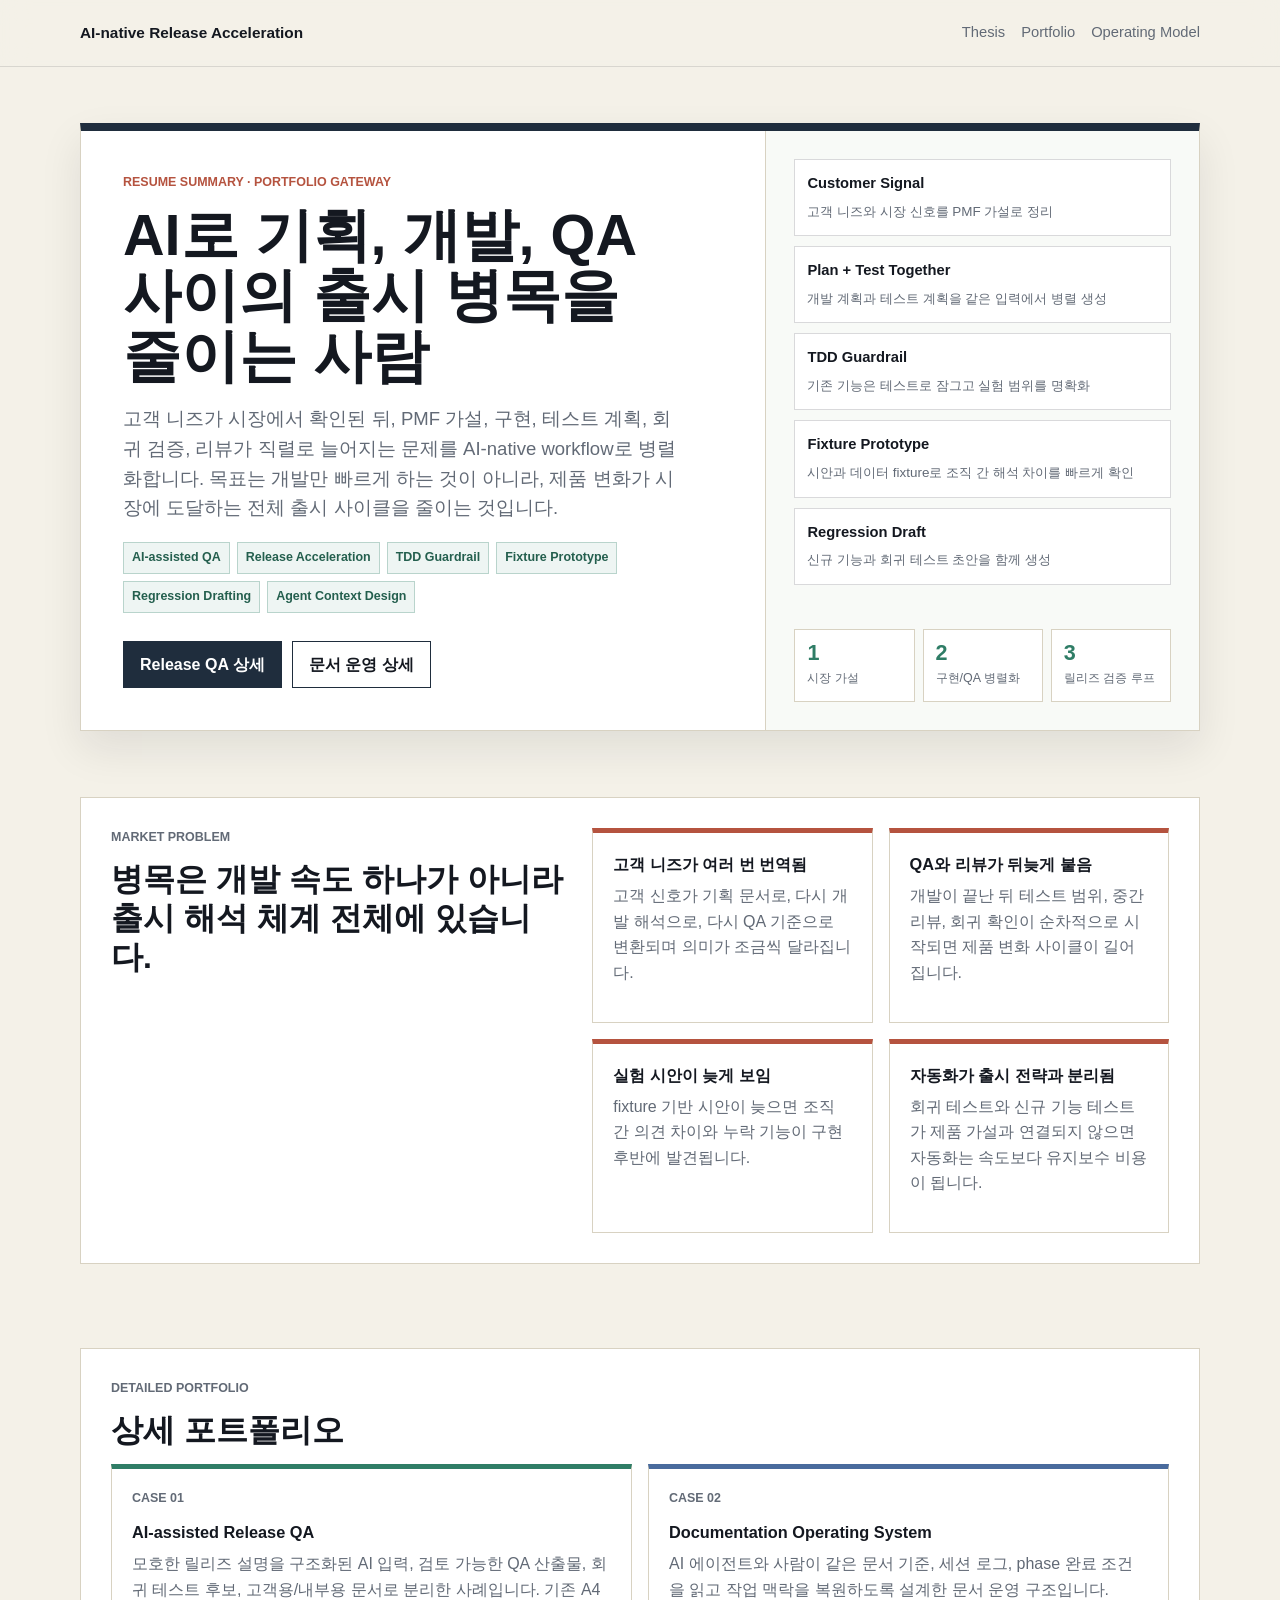
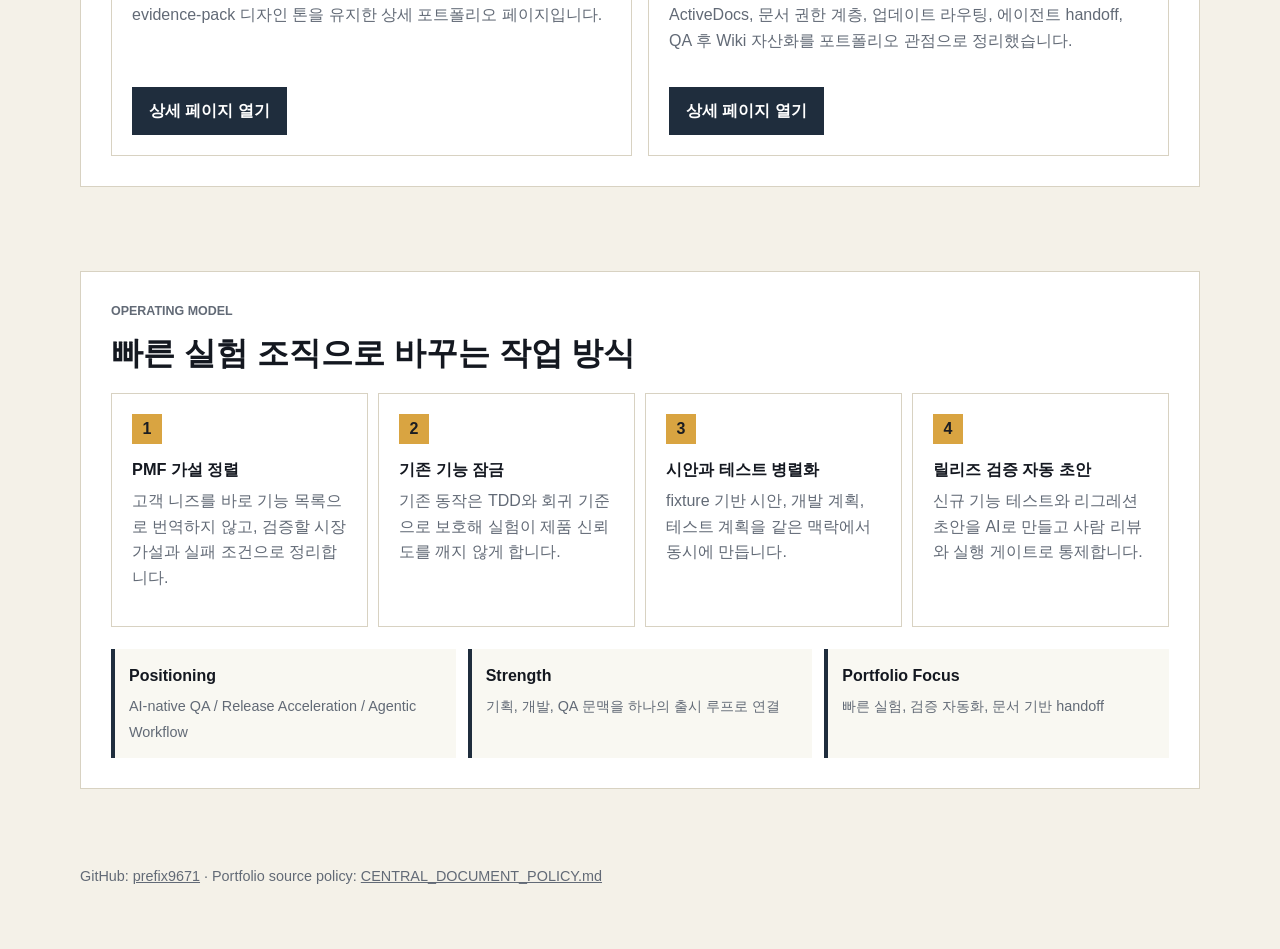
==== index.html @ a7e1e080 "Add phase logs and knowledge asset flow to documentation portfolio" ====
<!doctype html>
<html lang="ko">
  <head>
    <meta charset="utf-8">
    <meta name="viewport" content="width=device-width, initial-scale=1">
    <meta name="description" content="AI를 활용해 기획, 개발, QA 사이의 출시 병목을 줄이는 Release Acceleration 포트폴리오">
    <meta name="author" content="시우 조">
    <meta property="og:title" content="AI-native Release Acceleration Portfolio">
    <meta property="og:description" content="고객 니즈에서 PMF 가설, 구현, 테스트 계획, 회귀 검증까지 병렬화하는 AI-native 출시 프로세스 포트폴리오입니다.">
    <meta property="og:type" content="website">
    <meta property="og:url" content="https://prefix9671.github.io/">
    <title>AI-native Release Acceleration Portfolio</title>
    <style>
      :root {
        color-scheme: light;
        --paper: #f4f1e8;
        --sheet: #ffffff;
        --ink: #141820;
        --muted: #626a76;
        --line: #d8d2c2;
        --navy: #1f2d3d;
        --green: #2f7d66;
        --red: #b5533f;
        --gold: #d9a441;
        --blue: #496b9d;
        --shadow: 0 18px 40px rgba(20, 24, 32, 0.09);
      }

      * {
        box-sizing: border-box;
      }

      html {
        scroll-behavior: smooth;
      }

      body {
        margin: 0;
        background: var(--paper);
        color: var(--ink);
        font-family: Arial, "Noto Sans KR", sans-serif;
        line-height: 1.6;
      }

      a {
        color: inherit;
      }

      .site-header {
        position: sticky;
        top: 0;
        z-index: 20;
        border-bottom: 1px solid rgba(20, 24, 32, 0.12);
        background: rgba(244, 241, 232, 0.92);
        backdrop-filter: blur(14px);
      }

      .nav,
      .wrap {
        width: min(1120px, calc(100% - 36px));
        margin: 0 auto;
      }

      .nav {
        display: flex;
        align-items: center;
        justify-content: space-between;
        min-height: 66px;
        gap: 20px;
      }

      .brand {
        font-size: 0.96rem;
        font-weight: 900;
        text-decoration: none;
      }

      .nav-links {
        display: flex;
        flex-wrap: wrap;
        align-items: center;
        gap: 16px;
        color: var(--muted);
        font-size: 0.92rem;
      }

      .nav-links a {
        text-decoration: none;
      }

      .nav-links a:hover,
      .brand:hover {
        color: var(--green);
      }

      .hero {
        padding: 56px 0 24px;
      }

      .hero-sheet {
        display: grid;
        grid-template-columns: minmax(0, 1.08fr) minmax(280px, 0.72fr);
        gap: 34px;
        align-items: stretch;
        min-height: 520px;
        border: 1px solid var(--line);
        border-top: 8px solid var(--navy);
        background: var(--sheet);
        box-shadow: var(--shadow);
      }

      .hero-copy {
        padding: 42px;
      }

      .eyebrow {
        margin: 0 0 12px;
        color: var(--red);
        font-size: 0.78rem;
        font-weight: 900;
        letter-spacing: 0;
        text-transform: uppercase;
      }

      h1,
      h2,
      h3,
      p {
        margin-top: 0;
      }

      h1 {
        max-width: 780px;
        margin-bottom: 18px;
        font-size: 3.6rem;
        line-height: 1.05;
      }

      h2 {
        margin-bottom: 14px;
        font-size: 2rem;
        line-height: 1.22;
      }

      h3 {
        margin-bottom: 8px;
        font-size: 1.02rem;
        line-height: 1.35;
      }

      .lead {
        max-width: 760px;
        color: var(--muted);
        font-size: 1.16rem;
      }

      .hero-visual {
        display: flex;
        flex-direction: column;
        justify-content: space-between;
        gap: 18px;
        border-left: 1px solid var(--line);
        background: #f8faf7;
        padding: 28px;
      }

      .cycle-map {
        display: grid;
        gap: 10px;
      }

      .cycle-node {
        border: 1px solid rgba(20, 24, 32, 0.16);
        background: #ffffff;
        padding: 12px;
      }

      .cycle-node strong {
        display: block;
        margin-bottom: 2px;
        font-size: 0.92rem;
      }

      .cycle-node span {
        color: var(--muted);
        font-size: 0.84rem;
      }

      .metric-strip {
        display: grid;
        grid-template-columns: repeat(3, 1fr);
        gap: 8px;
      }

      .metric {
        border: 1px solid var(--line);
        background: #fff;
        padding: 12px;
      }

      .metric b {
        display: block;
        color: var(--green);
        font-size: 1.35rem;
        line-height: 1;
      }

      .metric span {
        color: var(--muted);
        font-size: 0.78rem;
      }

      .actions {
        display: flex;
        flex-wrap: wrap;
        gap: 10px;
        margin-top: 28px;
      }

      .button {
        display: inline-flex;
        align-items: center;
        justify-content: center;
        min-height: 44px;
        border: 1px solid var(--navy);
        padding: 10px 16px;
        font-weight: 800;
        text-decoration: none;
      }

      .button.primary {
        background: var(--navy);
        color: #fff;
      }

      .button.secondary {
        background: #fff;
      }

      .section {
        padding: 42px 0;
      }

      .section-panel {
        border: 1px solid var(--line);
        background: var(--sheet);
        padding: 30px;
      }

      .split {
        display: grid;
        grid-template-columns: 0.88fr 1.12fr;
        gap: 28px;
      }

      .problem-grid,
      .portfolio-grid {
        display: grid;
        grid-template-columns: repeat(2, minmax(0, 1fr));
        gap: 16px;
      }

      .problem-card,
      .portfolio-card,
      .step-card {
        border: 1px solid var(--line);
        background: #fff;
        padding: 20px;
      }

      .problem-card {
        border-top: 5px solid var(--red);
      }

      .portfolio-card {
        display: flex;
        min-height: 292px;
        flex-direction: column;
        border-top: 5px solid var(--green);
      }

      .portfolio-card:nth-child(2) {
        border-top-color: var(--blue);
      }

      .portfolio-card p,
      .problem-card p,
      .step-card p,
      .section-panel p {
        color: var(--muted);
      }

      .portfolio-card .button {
        margin-top: auto;
        width: fit-content;
      }

      .tag-row {
        display: flex;
        flex-wrap: wrap;
        gap: 7px;
        margin: 16px 0 20px;
      }

      .tag {
        border: 1px solid rgba(47, 125, 102, 0.28);
        background: rgba(47, 125, 102, 0.08);
        color: #245f4e;
        padding: 5px 8px;
        font-size: 0.78rem;
        font-weight: 800;
      }

      .operating-model {
        display: grid;
        grid-template-columns: repeat(4, minmax(0, 1fr));
        gap: 10px;
        margin-top: 20px;
      }

      .step-card {
        min-height: 154px;
      }

      .step-card b {
        display: inline-flex;
        align-items: center;
        justify-content: center;
        width: 30px;
        height: 30px;
        margin-bottom: 14px;
        background: var(--gold);
        color: #1b1d22;
      }

      .resume-line {
        display: grid;
        grid-template-columns: 1fr 1fr 1fr;
        gap: 12px;
        margin-top: 22px;
      }

      .resume-line div {
        border-left: 4px solid var(--navy);
        background: #f9f8f2;
        padding: 14px;
      }

      .resume-line strong {
        display: block;
        margin-bottom: 4px;
      }

      .resume-line span {
        color: var(--muted);
        font-size: 0.9rem;
      }

      .footer {
        padding: 34px 0 46px;
        color: var(--muted);
        font-size: 0.9rem;
      }

      @media (max-width: 920px) {
        .hero-sheet,
        .split,
        .problem-grid,
        .portfolio-grid,
        .operating-model,
        .resume-line {
          grid-template-columns: 1fr;
        }

        .hero-visual {
          border-left: 0;
          border-top: 1px solid var(--line);
        }

        h1 {
          font-size: 2.7rem;
        }
      }

      @media (max-width: 620px) {
        .nav {
          align-items: flex-start;
          flex-direction: column;
          padding: 14px 0;
        }

        .nav-links {
          width: 100%;
          justify-content: space-between;
          gap: 8px;
        }

        .hero {
          padding-top: 24px;
        }

        .hero-copy,
        .hero-visual,
        .section-panel {
          padding: 22px;
        }

        h1 {
          font-size: 2.25rem;
        }

        h2 {
          font-size: 1.5rem;
        }
      }
    </style>
  </head>
  <body>
    <header class="site-header">
      <nav class="nav" aria-label="주요 메뉴">
        <a class="brand" href="#top">AI-native Release Acceleration</a>
        <div class="nav-links">
          <a href="#thesis">Thesis</a>
          <a href="#portfolio">Portfolio</a>
          <a href="#model">Operating Model</a>
        </div>
      </nav>
    </header>

    <main id="top">
      <section class="hero wrap">
        <div class="hero-sheet">
          <div class="hero-copy">
            <p class="eyebrow">Resume Summary · Portfolio Gateway</p>
            <h1>AI로 기획, 개발, QA 사이의 출시 병목을 줄이는 사람</h1>
            <p class="lead">
              고객 니즈가 시장에서 확인된 뒤, PMF 가설, 구현, 테스트 계획, 회귀 검증, 리뷰가 직렬로
              늘어지는 문제를 AI-native workflow로 병렬화합니다. 목표는 개발만 빠르게 하는 것이 아니라,
              제품 변화가 시장에 도달하는 전체 출시 사이클을 줄이는 것입니다.
            </p>
            <div class="tag-row">
              <span class="tag">AI-assisted QA</span>
              <span class="tag">Release Acceleration</span>
              <span class="tag">TDD Guardrail</span>
              <span class="tag">Fixture Prototype</span>
              <span class="tag">Regression Drafting</span>
              <span class="tag">Agent Context Design</span>
            </div>
            <div class="actions">
              <a class="button primary" href="portfolio/release-qa.html">Release QA 상세</a>
              <a class="button secondary" href="portfolio/documentation-os.html">문서 운영 상세</a>
            </div>
          </div>
          <div class="hero-visual" aria-label="AI-native 출시 루프">
            <div class="cycle-map">
              <div class="cycle-node"><strong>Customer Signal</strong><span>고객 니즈와 시장 신호를 PMF 가설로 정리</span></div>
              <div class="cycle-node"><strong>Plan + Test Together</strong><span>개발 계획과 테스트 계획을 같은 입력에서 병렬 생성</span></div>
              <div class="cycle-node"><strong>TDD Guardrail</strong><span>기존 기능은 테스트로 잠그고 실험 범위를 명확화</span></div>
              <div class="cycle-node"><strong>Fixture Prototype</strong><span>시안과 데이터 fixture로 조직 간 해석 차이를 빠르게 확인</span></div>
              <div class="cycle-node"><strong>Regression Draft</strong><span>신규 기능과 회귀 테스트 초안을 함께 생성</span></div>
            </div>
            <div class="metric-strip">
              <div class="metric"><b>1</b><span>시장 가설</span></div>
              <div class="metric"><b>2</b><span>구현/QA 병렬화</span></div>
              <div class="metric"><b>3</b><span>릴리즈 검증 루프</span></div>
            </div>
          </div>
        </div>
      </section>

      <section id="thesis" class="section wrap">
        <div class="section-panel split">
          <div>
            <p class="eyebrow">Market Problem</p>
            <h2>병목은 개발 속도 하나가 아니라 출시 해석 체계 전체에 있습니다.</h2>
          </div>
          <div class="problem-grid">
            <article class="problem-card">
              <h3>고객 니즈가 여러 번 번역됨</h3>
              <p>고객 신호가 기획 문서로, 다시 개발 해석으로, 다시 QA 기준으로 변환되며 의미가 조금씩 달라집니다.</p>
            </article>
            <article class="problem-card">
              <h3>QA와 리뷰가 뒤늦게 붙음</h3>
              <p>개발이 끝난 뒤 테스트 범위, 중간 리뷰, 회귀 확인이 순차적으로 시작되면 제품 변화 사이클이 길어집니다.</p>
            </article>
            <article class="problem-card">
              <h3>실험 시안이 늦게 보임</h3>
              <p>fixture 기반 시안이 늦으면 조직 간 의견 차이와 누락 기능이 구현 후반에 발견됩니다.</p>
            </article>
            <article class="problem-card">
              <h3>자동화가 출시 전략과 분리됨</h3>
              <p>회귀 테스트와 신규 기능 테스트가 제품 가설과 연결되지 않으면 자동화는 속도보다 유지보수 비용이 됩니다.</p>
            </article>
          </div>
        </div>
      </section>

      <section id="portfolio" class="section wrap">
        <div class="section-panel">
          <p class="eyebrow">Detailed Portfolio</p>
          <h2>상세 포트폴리오</h2>
          <div class="portfolio-grid">
            <article class="portfolio-card">
              <p class="eyebrow">Case 01</p>
              <h3>AI-assisted Release QA</h3>
              <p>
                모호한 릴리즈 설명을 구조화된 AI 입력, 검토 가능한 QA 산출물, 회귀 테스트 후보,
                고객용/내부용 문서로 분리한 사례입니다. 기존 A4 evidence-pack 디자인 톤을 유지한
                상세 포트폴리오 페이지입니다.
              </p>
              <a class="button primary" href="portfolio/release-qa.html">상세 페이지 열기</a>
            </article>
            <article class="portfolio-card">
              <p class="eyebrow">Case 02</p>
              <h3>Documentation Operating System</h3>
              <p>
                AI 에이전트와 사람이 같은 문서 기준, 세션 로그, phase 완료 조건을 읽고 작업 맥락을 복원하도록 설계한 문서 운영 구조입니다.
                ActiveDocs, 문서 권한 계층, 업데이트 라우팅, 에이전트 handoff, QA 후 Wiki 자산화를 포트폴리오 관점으로 정리했습니다.
              </p>
              <a class="button primary" href="portfolio/documentation-os.html">상세 페이지 열기</a>
            </article>
          </div>
        </div>
      </section>

      <section id="model" class="section wrap">
        <div class="section-panel">
          <p class="eyebrow">Operating Model</p>
          <h2>빠른 실험 조직으로 바꾸는 작업 방식</h2>
          <div class="operating-model">
            <article class="step-card">
              <b>1</b>
              <h3>PMF 가설 정렬</h3>
              <p>고객 니즈를 바로 기능 목록으로 번역하지 않고, 검증할 시장 가설과 실패 조건으로 정리합니다.</p>
            </article>
            <article class="step-card">
              <b>2</b>
              <h3>기존 기능 잠금</h3>
              <p>기존 동작은 TDD와 회귀 기준으로 보호해 실험이 제품 신뢰도를 깨지 않게 합니다.</p>
            </article>
            <article class="step-card">
              <b>3</b>
              <h3>시안과 테스트 병렬화</h3>
              <p>fixture 기반 시안, 개발 계획, 테스트 계획을 같은 맥락에서 동시에 만듭니다.</p>
            </article>
            <article class="step-card">
              <b>4</b>
              <h3>릴리즈 검증 자동 초안</h3>
              <p>신규 기능 테스트와 리그레션 초안을 AI로 만들고 사람 리뷰와 실행 게이트로 통제합니다.</p>
            </article>
          </div>
          <div class="resume-line">
            <div><strong>Positioning</strong><span>AI-native QA / Release Acceleration / Agentic Workflow</span></div>
            <div><strong>Strength</strong><span>기획, 개발, QA 문맥을 하나의 출시 루프로 연결</span></div>
            <div><strong>Portfolio Focus</strong><span>빠른 실험, 검증 자동화, 문서 기반 handoff</span></div>
          </div>
        </div>
      </section>
    </main>

    <footer class="footer wrap">
      <p>GitHub: <a href="https://github.com/prefix9671">prefix9671</a> · Portfolio source policy: <a href="CENTRAL_DOCUMENT_POLICY.md">CENTRAL_DOCUMENT_POLICY.md</a></p>
    </footer>
  </body>
</html>
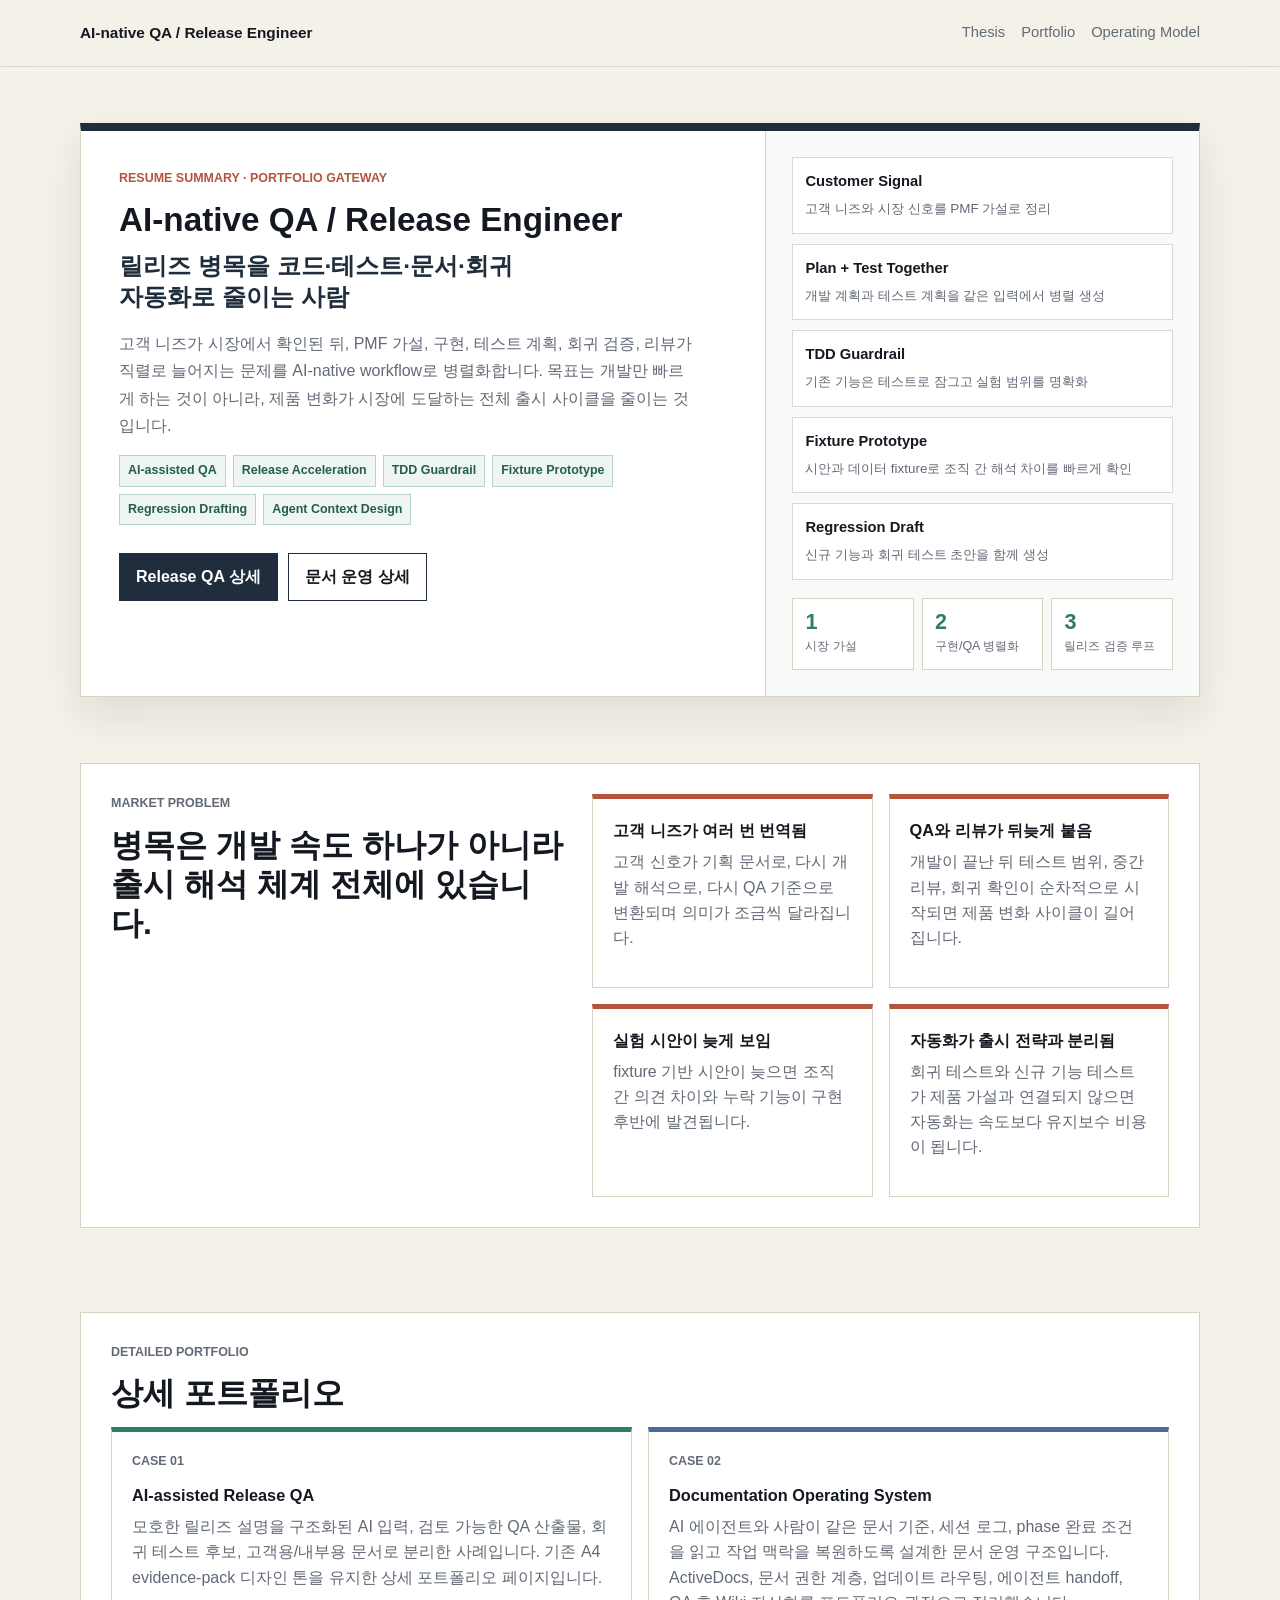
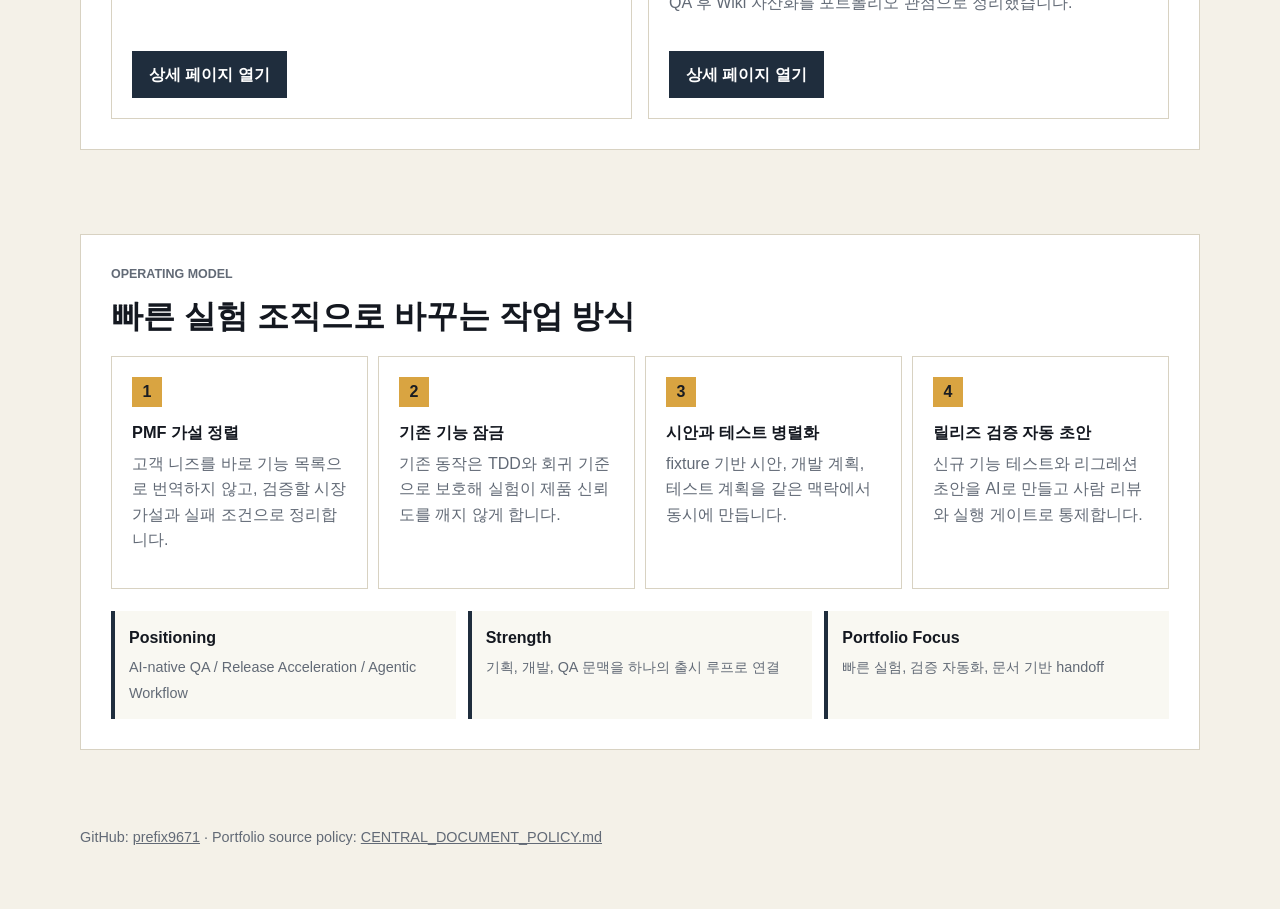
==== commit 9eeb3e0b: "Refine main hero title and typography" ====
--- a/index.html
+++ b/index.html
@@ -3,13 +3,13 @@
   <head>
     <meta charset="utf-8">
     <meta name="viewport" content="width=device-width, initial-scale=1">
-    <meta name="description" content="AI를 활용해 기획, 개발, QA 사이의 출시 병목을 줄이는 Release Acceleration 포트폴리오">
+    <meta name="description" content="AI-native QA / Release Engineer 포트폴리오">
     <meta name="author" content="시우 조">
-    <meta property="og:title" content="AI-native Release Acceleration Portfolio">
-    <meta property="og:description" content="고객 니즈에서 PMF 가설, 구현, 테스트 계획, 회귀 검증까지 병렬화하는 AI-native 출시 프로세스 포트폴리오입니다.">
+    <meta property="og:title" content="AI-native QA / Release Engineer">
+    <meta property="og:description" content="릴리즈 병목을 코드·테스트·문서·회귀 자동화로 줄이는 포트폴리오입니다.">
     <meta property="og:type" content="website">
     <meta property="og:url" content="https://prefix9671.github.io/">
-    <title>AI-native Release Acceleration Portfolio</title>
+    <title>AI-native QA / Release Engineer</title>
     <style>
       :root {
         color-scheme: light;
@@ -38,8 +38,8 @@
         margin: 0;
         background: var(--paper);
         color: var(--ink);
-        font-family: Arial, "Noto Sans KR", sans-serif;
-        line-height: 1.6;
+        font-family: "Pretendard", "Noto Sans KR", "Segoe UI", Arial, sans-serif;
+        line-height: 1.58;
       }
 
       a {
@@ -102,7 +102,7 @@
         grid-template-columns: minmax(0, 1.08fr) minmax(280px, 0.72fr);
         gap: 34px;
         align-items: stretch;
-        min-height: 520px;
+        min-height: 470px;
         border: 1px solid var(--line);
         border-top: 8px solid var(--navy);
         background: var(--sheet);
@@ -110,7 +110,7 @@
       }
 
       .hero-copy {
-        padding: 42px;
+        padding: 38px;
       }
 
       .eyebrow {
@@ -131,9 +131,24 @@
 
       h1 {
         max-width: 780px;
+        margin-bottom: 12px;
+        font-size: 2.08rem;
+        line-height: 1.12;
+        letter-spacing: 0;
+      }
+
+      .hero-statement {
+        max-width: 780px;
         margin-bottom: 18px;
-        font-size: 3.6rem;
-        line-height: 1.05;
+        color: var(--navy);
+        font-size: 1.52rem;
+        font-weight: 900;
+        line-height: 1.28;
+        letter-spacing: 0;
+      }
+
+      .keep {
+        white-space: nowrap;
       }
 
       h2 {
@@ -151,7 +166,8 @@
       .lead {
         max-width: 760px;
         color: var(--muted);
-        font-size: 1.16rem;
+        font-size: 1rem;
+        line-height: 1.7;
       }
 
       .hero-visual {
@@ -161,7 +177,7 @@
         gap: 18px;
         border-left: 1px solid var(--line);
         background: #f8faf7;
-        padding: 28px;
+        padding: 26px;
       }
 
       .cycle-map {
@@ -378,7 +394,11 @@
         }
 
         h1 {
-          font-size: 2.7rem;
+          font-size: 1.82rem;
+        }
+
+        .hero-statement {
+          font-size: 1.32rem;
         }
       }
 
@@ -406,7 +426,11 @@
         }
 
         h1 {
-          font-size: 2.25rem;
+          font-size: 1.55rem;
+        }
+
+        .hero-statement {
+          font-size: 1.16rem;
         }
 
         h2 {
@@ -418,7 +442,7 @@
   <body>
     <header class="site-header">
       <nav class="nav" aria-label="주요 메뉴">
-        <a class="brand" href="#top">AI-native Release Acceleration</a>
+        <a class="brand" href="#top">AI-native QA / Release Engineer</a>
         <div class="nav-links">
           <a href="#thesis">Thesis</a>
           <a href="#portfolio">Portfolio</a>
@@ -432,7 +456,12 @@
         <div class="hero-sheet">
           <div class="hero-copy">
             <p class="eyebrow">Resume Summary · Portfolio Gateway</p>
-            <h1>AI로 기획, 개발, QA 사이의 출시 병목을 줄이는 사람</h1>
+            <h1>AI-native QA / Release Engineer</h1>
+            <p class="hero-statement">
+              <span>릴리즈 병목을</span>
+              <span class="keep">코드·테스트·문서·회귀</span>
+              <span class="keep">자동화로 줄이는 사람</span>
+            </p>
             <p class="lead">
               고객 니즈가 시장에서 확인된 뒤, PMF 가설, 구현, 테스트 계획, 회귀 검증, 리뷰가 직렬로
               늘어지는 문제를 AI-native workflow로 병렬화합니다. 목표는 개발만 빠르게 하는 것이 아니라,
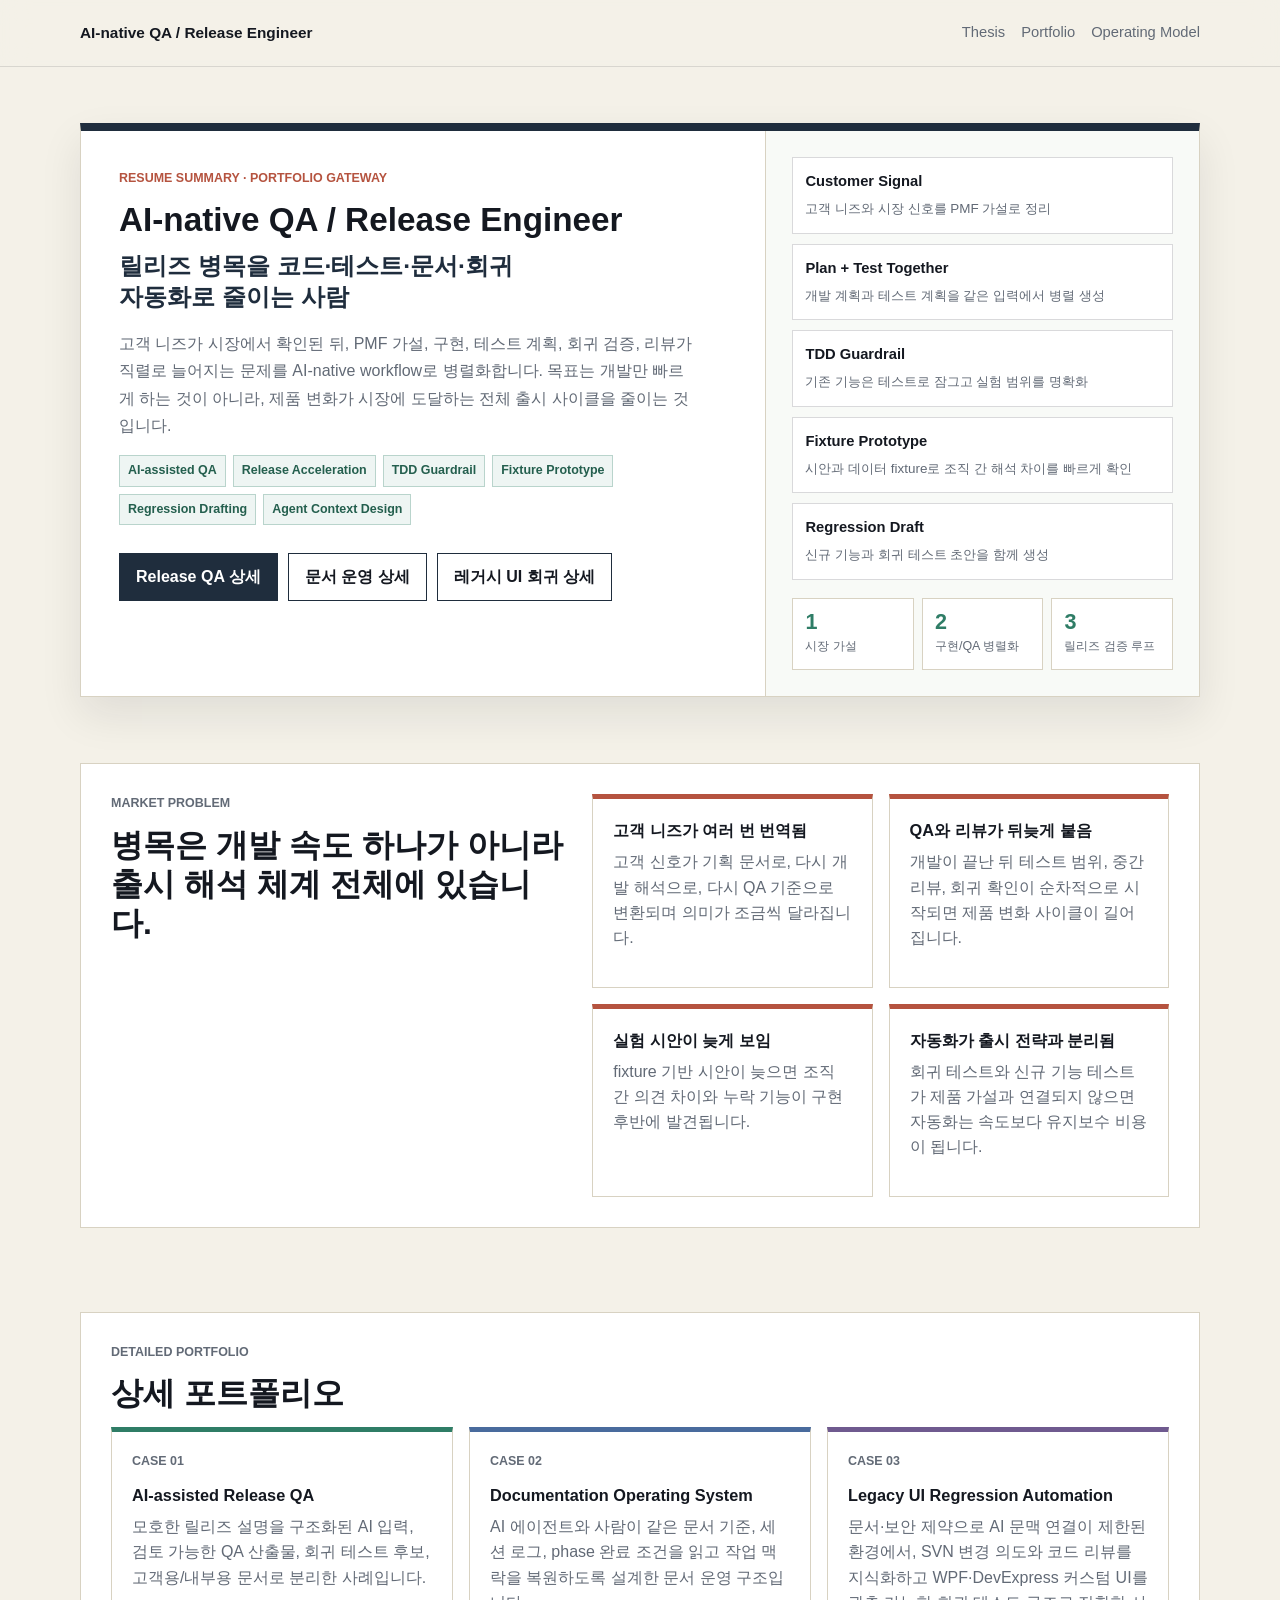
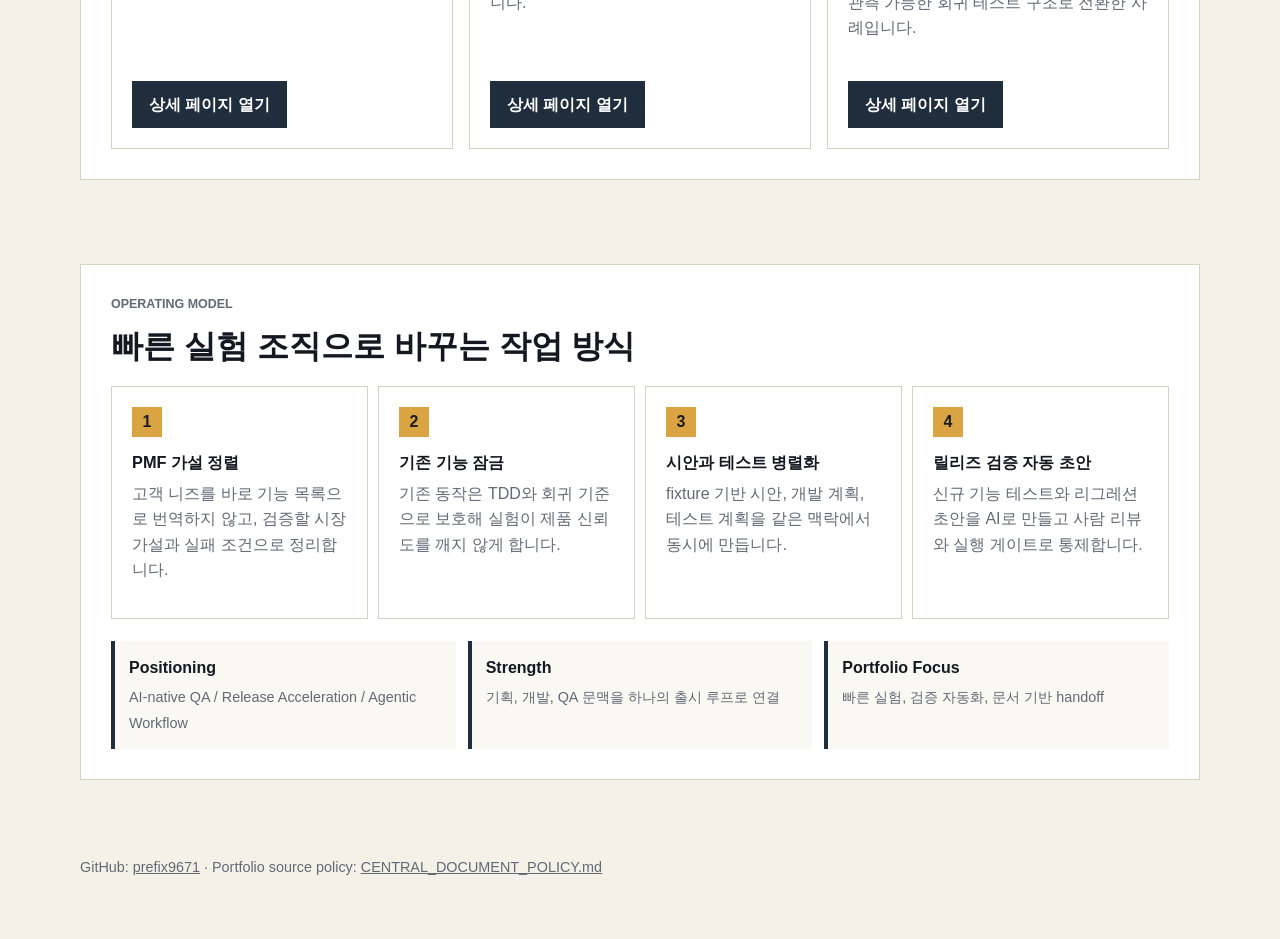
==== commit 99d7f891: "Add legacy UI regression case to portfolio gateway" ====
--- a/index.html
+++ b/index.html
@@ -1,594 +1,112 @@
 <!doctype html>
 <html lang="ko">
-  <head>
-    <meta charset="utf-8">
-    <meta name="viewport" content="width=device-width, initial-scale=1">
-    <meta name="description" content="AI-native QA / Release Engineer 포트폴리오">
-    <meta name="author" content="시우 조">
-    <meta property="og:title" content="AI-native QA / Release Engineer">
-    <meta property="og:description" content="릴리즈 병목을 코드·테스트·문서·회귀 자동화로 줄이는 포트폴리오입니다.">
-    <meta property="og:type" content="website">
-    <meta property="og:url" content="https://prefix9671.github.io/">
-    <title>AI-native QA / Release Engineer</title>
-    <style>
-      :root {
-        color-scheme: light;
-        --paper: #f4f1e8;
-        --sheet: #ffffff;
-        --ink: #141820;
-        --muted: #626a76;
-        --line: #d8d2c2;
-        --navy: #1f2d3d;
-        --green: #2f7d66;
-        --red: #b5533f;
-        --gold: #d9a441;
-        --blue: #496b9d;
-        --shadow: 0 18px 40px rgba(20, 24, 32, 0.09);
-      }
-
-      * {
-        box-sizing: border-box;
-      }
-
-      html {
-        scroll-behavior: smooth;
-      }
-
-      body {
-        margin: 0;
-        background: var(--paper);
-        color: var(--ink);
-        font-family: "Pretendard", "Noto Sans KR", "Segoe UI", Arial, sans-serif;
-        line-height: 1.58;
-      }
-
-      a {
-        color: inherit;
-      }
-
-      .site-header {
-        position: sticky;
-        top: 0;
-        z-index: 20;
-        border-bottom: 1px solid rgba(20, 24, 32, 0.12);
-        background: rgba(244, 241, 232, 0.92);
-        backdrop-filter: blur(14px);
-      }
-
-      .nav,
-      .wrap {
-        width: min(1120px, calc(100% - 36px));
-        margin: 0 auto;
-      }
-
-      .nav {
-        display: flex;
-        align-items: center;
-        justify-content: space-between;
-        min-height: 66px;
-        gap: 20px;
-      }
-
-      .brand {
-        font-size: 0.96rem;
-        font-weight: 900;
-        text-decoration: none;
-      }
-
-      .nav-links {
-        display: flex;
-        flex-wrap: wrap;
-        align-items: center;
-        gap: 16px;
-        color: var(--muted);
-        font-size: 0.92rem;
-      }
-
-      .nav-links a {
-        text-decoration: none;
-      }
-
-      .nav-links a:hover,
-      .brand:hover {
-        color: var(--green);
-      }
-
-      .hero {
-        padding: 56px 0 24px;
-      }
-
-      .hero-sheet {
-        display: grid;
-        grid-template-columns: minmax(0, 1.08fr) minmax(280px, 0.72fr);
-        gap: 34px;
-        align-items: stretch;
-        min-height: 470px;
-        border: 1px solid var(--line);
-        border-top: 8px solid var(--navy);
-        background: var(--sheet);
-        box-shadow: var(--shadow);
-      }
-
-      .hero-copy {
-        padding: 38px;
-      }
-
-      .eyebrow {
-        margin: 0 0 12px;
-        color: var(--red);
-        font-size: 0.78rem;
-        font-weight: 900;
-        letter-spacing: 0;
-        text-transform: uppercase;
-      }
-
-      h1,
-      h2,
-      h3,
-      p {
-        margin-top: 0;
-      }
-
-      h1 {
-        max-width: 780px;
-        margin-bottom: 12px;
-        font-size: 2.08rem;
-        line-height: 1.12;
-        letter-spacing: 0;
-      }
-
-      .hero-statement {
-        max-width: 780px;
-        margin-bottom: 18px;
-        color: var(--navy);
-        font-size: 1.52rem;
-        font-weight: 900;
-        line-height: 1.28;
-        letter-spacing: 0;
-      }
-
-      .keep {
-        white-space: nowrap;
-      }
-
-      h2 {
-        margin-bottom: 14px;
-        font-size: 2rem;
-        line-height: 1.22;
-      }
-
-      h3 {
-        margin-bottom: 8px;
-        font-size: 1.02rem;
-        line-height: 1.35;
-      }
-
-      .lead {
-        max-width: 760px;
-        color: var(--muted);
-        font-size: 1rem;
-        line-height: 1.7;
-      }
-
-      .hero-visual {
-        display: flex;
-        flex-direction: column;
-        justify-content: space-between;
-        gap: 18px;
-        border-left: 1px solid var(--line);
-        background: #f8faf7;
-        padding: 26px;
-      }
-
-      .cycle-map {
-        display: grid;
-        gap: 10px;
-      }
-
-      .cycle-node {
-        border: 1px solid rgba(20, 24, 32, 0.16);
-        background: #ffffff;
-        padding: 12px;
-      }
-
-      .cycle-node strong {
-        display: block;
-        margin-bottom: 2px;
-        font-size: 0.92rem;
-      }
-
-      .cycle-node span {
-        color: var(--muted);
-        font-size: 0.84rem;
-      }
-
-      .metric-strip {
-        display: grid;
-        grid-template-columns: repeat(3, 1fr);
-        gap: 8px;
-      }
-
-      .metric {
-        border: 1px solid var(--line);
-        background: #fff;
-        padding: 12px;
-      }
-
-      .metric b {
-        display: block;
-        color: var(--green);
-        font-size: 1.35rem;
-        line-height: 1;
-      }
-
-      .metric span {
-        color: var(--muted);
-        font-size: 0.78rem;
-      }
-
-      .actions {
-        display: flex;
-        flex-wrap: wrap;
-        gap: 10px;
-        margin-top: 28px;
-      }
-
-      .button {
-        display: inline-flex;
-        align-items: center;
-        justify-content: center;
-        min-height: 44px;
-        border: 1px solid var(--navy);
-        padding: 10px 16px;
-        font-weight: 800;
-        text-decoration: none;
-      }
-
-      .button.primary {
-        background: var(--navy);
-        color: #fff;
-      }
-
-      .button.secondary {
-        background: #fff;
-      }
-
-      .section {
-        padding: 42px 0;
-      }
-
-      .section-panel {
-        border: 1px solid var(--line);
-        background: var(--sheet);
-        padding: 30px;
-      }
-
-      .split {
-        display: grid;
-        grid-template-columns: 0.88fr 1.12fr;
-        gap: 28px;
-      }
-
-      .problem-grid,
-      .portfolio-grid {
-        display: grid;
-        grid-template-columns: repeat(2, minmax(0, 1fr));
-        gap: 16px;
-      }
-
-      .problem-card,
-      .portfolio-card,
-      .step-card {
-        border: 1px solid var(--line);
-        background: #fff;
-        padding: 20px;
-      }
-
-      .problem-card {
-        border-top: 5px solid var(--red);
-      }
-
-      .portfolio-card {
-        display: flex;
-        min-height: 292px;
-        flex-direction: column;
-        border-top: 5px solid var(--green);
-      }
-
-      .portfolio-card:nth-child(2) {
-        border-top-color: var(--blue);
-      }
-
-      .portfolio-card p,
-      .problem-card p,
-      .step-card p,
-      .section-panel p {
-        color: var(--muted);
-      }
-
-      .portfolio-card .button {
-        margin-top: auto;
-        width: fit-content;
-      }
-
-      .tag-row {
-        display: flex;
-        flex-wrap: wrap;
-        gap: 7px;
-        margin: 16px 0 20px;
-      }
-
-      .tag {
-        border: 1px solid rgba(47, 125, 102, 0.28);
-        background: rgba(47, 125, 102, 0.08);
-        color: #245f4e;
-        padding: 5px 8px;
-        font-size: 0.78rem;
-        font-weight: 800;
-      }
-
-      .operating-model {
-        display: grid;
-        grid-template-columns: repeat(4, minmax(0, 1fr));
-        gap: 10px;
-        margin-top: 20px;
-      }
-
-      .step-card {
-        min-height: 154px;
-      }
-
-      .step-card b {
-        display: inline-flex;
-        align-items: center;
-        justify-content: center;
-        width: 30px;
-        height: 30px;
-        margin-bottom: 14px;
-        background: var(--gold);
-        color: #1b1d22;
-      }
-
-      .resume-line {
-        display: grid;
-        grid-template-columns: 1fr 1fr 1fr;
-        gap: 12px;
-        margin-top: 22px;
-      }
-
-      .resume-line div {
-        border-left: 4px solid var(--navy);
-        background: #f9f8f2;
-        padding: 14px;
-      }
-
-      .resume-line strong {
-        display: block;
-        margin-bottom: 4px;
-      }
-
-      .resume-line span {
-        color: var(--muted);
-        font-size: 0.9rem;
-      }
-
-      .footer {
-        padding: 34px 0 46px;
-        color: var(--muted);
-        font-size: 0.9rem;
-      }
-
-      @media (max-width: 920px) {
-        .hero-sheet,
-        .split,
-        .problem-grid,
-        .portfolio-grid,
-        .operating-model,
-        .resume-line {
-          grid-template-columns: 1fr;
-        }
-
-        .hero-visual {
-          border-left: 0;
-          border-top: 1px solid var(--line);
-        }
-
-        h1 {
-          font-size: 1.82rem;
-        }
-
-        .hero-statement {
-          font-size: 1.32rem;
-        }
-      }
-
-      @media (max-width: 620px) {
-        .nav {
-          align-items: flex-start;
-          flex-direction: column;
-          padding: 14px 0;
-        }
-
-        .nav-links {
-          width: 100%;
-          justify-content: space-between;
-          gap: 8px;
-        }
-
-        .hero {
-          padding-top: 24px;
-        }
-
-        .hero-copy,
-        .hero-visual,
-        .section-panel {
-          padding: 22px;
-        }
-
-        h1 {
-          font-size: 1.55rem;
-        }
-
-        .hero-statement {
-          font-size: 1.16rem;
-        }
-
-        h2 {
-          font-size: 1.5rem;
-        }
-      }
-    </style>
-  </head>
-  <body>
-    <header class="site-header">
-      <nav class="nav" aria-label="주요 메뉴">
-        <a class="brand" href="#top">AI-native QA / Release Engineer</a>
-        <div class="nav-links">
-          <a href="#thesis">Thesis</a>
-          <a href="#portfolio">Portfolio</a>
-          <a href="#model">Operating Model</a>
-        </div>
-      </nav>
-    </header>
-
-    <main id="top">
-      <section class="hero wrap">
-        <div class="hero-sheet">
-          <div class="hero-copy">
-            <p class="eyebrow">Resume Summary · Portfolio Gateway</p>
-            <h1>AI-native QA / Release Engineer</h1>
-            <p class="hero-statement">
-              <span>릴리즈 병목을</span>
-              <span class="keep">코드·테스트·문서·회귀</span>
-              <span class="keep">자동화로 줄이는 사람</span>
-            </p>
-            <p class="lead">
-              고객 니즈가 시장에서 확인된 뒤, PMF 가설, 구현, 테스트 계획, 회귀 검증, 리뷰가 직렬로
-              늘어지는 문제를 AI-native workflow로 병렬화합니다. 목표는 개발만 빠르게 하는 것이 아니라,
-              제품 변화가 시장에 도달하는 전체 출시 사이클을 줄이는 것입니다.
-            </p>
-            <div class="tag-row">
-              <span class="tag">AI-assisted QA</span>
-              <span class="tag">Release Acceleration</span>
-              <span class="tag">TDD Guardrail</span>
-              <span class="tag">Fixture Prototype</span>
-              <span class="tag">Regression Drafting</span>
-              <span class="tag">Agent Context Design</span>
-            </div>
-            <div class="actions">
-              <a class="button primary" href="portfolio/release-qa.html">Release QA 상세</a>
-              <a class="button secondary" href="portfolio/documentation-os.html">문서 운영 상세</a>
-            </div>
-          </div>
-          <div class="hero-visual" aria-label="AI-native 출시 루프">
-            <div class="cycle-map">
-              <div class="cycle-node"><strong>Customer Signal</strong><span>고객 니즈와 시장 신호를 PMF 가설로 정리</span></div>
-              <div class="cycle-node"><strong>Plan + Test Together</strong><span>개발 계획과 테스트 계획을 같은 입력에서 병렬 생성</span></div>
-              <div class="cycle-node"><strong>TDD Guardrail</strong><span>기존 기능은 테스트로 잠그고 실험 범위를 명확화</span></div>
-              <div class="cycle-node"><strong>Fixture Prototype</strong><span>시안과 데이터 fixture로 조직 간 해석 차이를 빠르게 확인</span></div>
-              <div class="cycle-node"><strong>Regression Draft</strong><span>신규 기능과 회귀 테스트 초안을 함께 생성</span></div>
-            </div>
-            <div class="metric-strip">
-              <div class="metric"><b>1</b><span>시장 가설</span></div>
-              <div class="metric"><b>2</b><span>구현/QA 병렬화</span></div>
-              <div class="metric"><b>3</b><span>릴리즈 검증 루프</span></div>
-            </div>
-          </div>
-        </div>
-      </section>
-
-      <section id="thesis" class="section wrap">
-        <div class="section-panel split">
-          <div>
-            <p class="eyebrow">Market Problem</p>
-            <h2>병목은 개발 속도 하나가 아니라 출시 해석 체계 전체에 있습니다.</h2>
-          </div>
-          <div class="problem-grid">
-            <article class="problem-card">
-              <h3>고객 니즈가 여러 번 번역됨</h3>
-              <p>고객 신호가 기획 문서로, 다시 개발 해석으로, 다시 QA 기준으로 변환되며 의미가 조금씩 달라집니다.</p>
-            </article>
-            <article class="problem-card">
-              <h3>QA와 리뷰가 뒤늦게 붙음</h3>
-              <p>개발이 끝난 뒤 테스트 범위, 중간 리뷰, 회귀 확인이 순차적으로 시작되면 제품 변화 사이클이 길어집니다.</p>
-            </article>
-            <article class="problem-card">
-              <h3>실험 시안이 늦게 보임</h3>
-              <p>fixture 기반 시안이 늦으면 조직 간 의견 차이와 누락 기능이 구현 후반에 발견됩니다.</p>
-            </article>
-            <article class="problem-card">
-              <h3>자동화가 출시 전략과 분리됨</h3>
-              <p>회귀 테스트와 신규 기능 테스트가 제품 가설과 연결되지 않으면 자동화는 속도보다 유지보수 비용이 됩니다.</p>
-            </article>
-          </div>
-        </div>
-      </section>
-
-      <section id="portfolio" class="section wrap">
-        <div class="section-panel">
-          <p class="eyebrow">Detailed Portfolio</p>
-          <h2>상세 포트폴리오</h2>
-          <div class="portfolio-grid">
-            <article class="portfolio-card">
-              <p class="eyebrow">Case 01</p>
-              <h3>AI-assisted Release QA</h3>
-              <p>
-                모호한 릴리즈 설명을 구조화된 AI 입력, 검토 가능한 QA 산출물, 회귀 테스트 후보,
-                고객용/내부용 문서로 분리한 사례입니다. 기존 A4 evidence-pack 디자인 톤을 유지한
-                상세 포트폴리오 페이지입니다.
-              </p>
-              <a class="button primary" href="portfolio/release-qa.html">상세 페이지 열기</a>
-            </article>
-            <article class="portfolio-card">
-              <p class="eyebrow">Case 02</p>
-              <h3>Documentation Operating System</h3>
-              <p>
-                AI 에이전트와 사람이 같은 문서 기준, 세션 로그, phase 완료 조건을 읽고 작업 맥락을 복원하도록 설계한 문서 운영 구조입니다.
-                ActiveDocs, 문서 권한 계층, 업데이트 라우팅, 에이전트 handoff, QA 후 Wiki 자산화를 포트폴리오 관점으로 정리했습니다.
-              </p>
-              <a class="button primary" href="portfolio/documentation-os.html">상세 페이지 열기</a>
-            </article>
-          </div>
-        </div>
-      </section>
-
-      <section id="model" class="section wrap">
-        <div class="section-panel">
-          <p class="eyebrow">Operating Model</p>
-          <h2>빠른 실험 조직으로 바꾸는 작업 방식</h2>
-          <div class="operating-model">
-            <article class="step-card">
-              <b>1</b>
-              <h3>PMF 가설 정렬</h3>
-              <p>고객 니즈를 바로 기능 목록으로 번역하지 않고, 검증할 시장 가설과 실패 조건으로 정리합니다.</p>
-            </article>
-            <article class="step-card">
-              <b>2</b>
-              <h3>기존 기능 잠금</h3>
-              <p>기존 동작은 TDD와 회귀 기준으로 보호해 실험이 제품 신뢰도를 깨지 않게 합니다.</p>
-            </article>
-            <article class="step-card">
-              <b>3</b>
-              <h3>시안과 테스트 병렬화</h3>
-              <p>fixture 기반 시안, 개발 계획, 테스트 계획을 같은 맥락에서 동시에 만듭니다.</p>
-            </article>
-            <article class="step-card">
-              <b>4</b>
-              <h3>릴리즈 검증 자동 초안</h3>
-              <p>신규 기능 테스트와 리그레션 초안을 AI로 만들고 사람 리뷰와 실행 게이트로 통제합니다.</p>
-            </article>
-          </div>
-          <div class="resume-line">
-            <div><strong>Positioning</strong><span>AI-native QA / Release Acceleration / Agentic Workflow</span></div>
-            <div><strong>Strength</strong><span>기획, 개발, QA 문맥을 하나의 출시 루프로 연결</span></div>
-            <div><strong>Portfolio Focus</strong><span>빠른 실험, 검증 자동화, 문서 기반 handoff</span></div>
-          </div>
-        </div>
-      </section>
-    </main>
-
-    <footer class="footer wrap">
-      <p>GitHub: <a href="https://github.com/prefix9671">prefix9671</a> · Portfolio source policy: <a href="CENTRAL_DOCUMENT_POLICY.md">CENTRAL_DOCUMENT_POLICY.md</a></p>
-    </footer>
-  </body>
-</html>
+<head>
+  <meta charset="utf-8">
+  <meta name="viewport" content="width=device-width, initial-scale=1">
+  <meta name="description" content="AI-native QA / Release Engineer 포트폴리오">
+  <meta name="author" content="시우 조">
+  <meta property="og:title" content="AI-native QA / Release Engineer">
+  <meta property="og:description" content="릴리즈 병목을 코드·테스트·문서·회귀 자동화로 줄이는 포트폴리오입니다.">
+  <meta property="og:type" content="website">
+  <meta property="og:url" content="https://prefix9671.github.io/">
+  <title>AI-native QA / Release Engineer</title>
+  <style>
+    :root { color-scheme: light; --paper:#f4f1e8; --sheet:#fff; --ink:#141820; --muted:#626a76; --line:#d8d2c2; --navy:#1f2d3d; --green:#2f7d66; --red:#b5533f; --gold:#d9a441; --blue:#496b9d; --purple:#6f5a8f; --shadow:0 18px 40px rgba(20,24,32,.09); }
+    * { box-sizing:border-box; }
+    html { scroll-behavior:smooth; }
+    body { margin:0; background:var(--paper); color:var(--ink); font-family:"Pretendard","Noto Sans KR","Segoe UI",Arial,sans-serif; line-height:1.58; }
+    a { color:inherit; }
+    .site-header { position:sticky; top:0; z-index:20; border-bottom:1px solid rgba(20,24,32,.12); background:rgba(244,241,232,.92); backdrop-filter:blur(14px); }
+    .nav,.wrap { width:min(1120px,calc(100% - 36px)); margin:0 auto; }
+    .nav { display:flex; align-items:center; justify-content:space-between; min-height:66px; gap:20px; }
+    .brand { font-size:.96rem; font-weight:900; text-decoration:none; }
+    .nav-links { display:flex; flex-wrap:wrap; align-items:center; gap:16px; color:var(--muted); font-size:.92rem; }
+    .nav-links a { text-decoration:none; }
+    .nav-links a:hover,.brand:hover { color:var(--green); }
+    .hero { padding:56px 0 24px; }
+    .hero-sheet { display:grid; grid-template-columns:minmax(0,1.08fr) minmax(280px,.72fr); gap:34px; align-items:stretch; min-height:470px; border:1px solid var(--line); border-top:8px solid var(--navy); background:var(--sheet); box-shadow:var(--shadow); }
+    .hero-copy { padding:38px; }
+    .eyebrow { margin:0 0 12px; color:var(--red); font-size:.78rem; font-weight:900; text-transform:uppercase; }
+    h1,h2,h3,p { margin-top:0; }
+    h1 { max-width:780px; margin-bottom:12px; font-size:2.08rem; line-height:1.12; }
+    h2 { margin-bottom:14px; font-size:2rem; line-height:1.22; }
+    h3 { margin-bottom:8px; font-size:1.02rem; line-height:1.35; }
+    .hero-statement { max-width:780px; margin-bottom:18px; color:var(--navy); font-size:1.52rem; font-weight:900; line-height:1.28; }
+    .keep { white-space:nowrap; }
+    .lead { max-width:760px; color:var(--muted); font-size:1rem; line-height:1.7; }
+    .hero-visual { display:flex; flex-direction:column; justify-content:space-between; gap:18px; border-left:1px solid var(--line); background:#f8faf7; padding:26px; }
+    .cycle-map { display:grid; gap:10px; }
+    .cycle-node { border:1px solid rgba(20,24,32,.16); background:#fff; padding:12px; }
+    .cycle-node strong { display:block; margin-bottom:2px; font-size:.92rem; }
+    .cycle-node span { color:var(--muted); font-size:.84rem; }
+    .metric-strip { display:grid; grid-template-columns:repeat(3,1fr); gap:8px; }
+    .metric { border:1px solid var(--line); background:#fff; padding:12px; }
+    .metric b { display:block; color:var(--green); font-size:1.35rem; line-height:1; }
+    .metric span { color:var(--muted); font-size:.78rem; }
+    .actions { display:flex; flex-wrap:wrap; gap:10px; margin-top:28px; }
+    .button { display:inline-flex; align-items:center; justify-content:center; min-height:44px; border:1px solid var(--navy); padding:10px 16px; font-weight:800; text-decoration:none; }
+    .button.primary { background:var(--navy); color:#fff; }
+    .button.secondary { background:#fff; }
+    .section { padding:42px 0; }
+    .section-panel { border:1px solid var(--line); background:var(--sheet); padding:30px; }
+    .split { display:grid; grid-template-columns:.88fr 1.12fr; gap:28px; }
+    .problem-grid { display:grid; grid-template-columns:repeat(2,minmax(0,1fr)); gap:16px; }
+    .portfolio-grid { display:grid; grid-template-columns:repeat(3,minmax(0,1fr)); gap:16px; }
+    .problem-card,.portfolio-card,.step-card { border:1px solid var(--line); background:#fff; padding:20px; }
+    .problem-card { border-top:5px solid var(--red); }
+    .portfolio-card { display:flex; min-height:322px; flex-direction:column; border-top:5px solid var(--green); }
+    .portfolio-card:nth-child(2) { border-top-color:var(--blue); }
+    .portfolio-card:nth-child(3) { border-top-color:var(--purple); }
+    .portfolio-card p,.problem-card p,.step-card p,.section-panel p { color:var(--muted); }
+    .portfolio-card .button { margin-top:auto; width:fit-content; }
+    .tag-row { display:flex; flex-wrap:wrap; gap:7px; margin:16px 0 20px; }
+    .tag { border:1px solid rgba(47,125,102,.28); background:rgba(47,125,102,.08); color:#245f4e; padding:5px 8px; font-size:.78rem; font-weight:800; }
+    .operating-model { display:grid; grid-template-columns:repeat(4,minmax(0,1fr)); gap:10px; margin-top:20px; }
+    .step-card { min-height:154px; }
+    .step-card b { display:inline-flex; align-items:center; justify-content:center; width:30px; height:30px; margin-bottom:14px; background:var(--gold); color:#1b1d22; }
+    .resume-line { display:grid; grid-template-columns:1fr 1fr 1fr; gap:12px; margin-top:22px; }
+    .resume-line div { border-left:4px solid var(--navy); background:#f9f8f2; padding:14px; }
+    .resume-line strong { display:block; margin-bottom:4px; }
+    .resume-line span { color:var(--muted); font-size:.9rem; }
+    .footer { padding:34px 0 46px; color:var(--muted); font-size:.9rem; }
+    @media (max-width:980px) { .portfolio-grid { grid-template-columns:1fr; } }
+    @media (max-width:920px) { .hero-sheet,.split,.problem-grid,.operating-model,.resume-line { grid-template-columns:1fr; } .hero-visual { border-left:0; border-top:1px solid var(--line); } h1{font-size:1.82rem;} .hero-statement{font-size:1.32rem;} }
+    @media (max-width:620px) { .nav{align-items:flex-start;flex-direction:column;padding:14px 0;} .nav-links{width:100%;justify-content:space-between;gap:8px;} .hero{padding-top:24px;} .hero-copy,.hero-visual,.section-panel{padding:22px;} h1{font-size:1.55rem;} .hero-statement{font-size:1.16rem;} h2{font-size:1.5rem;} }
+  </style>
+</head>
+<body>
+<header class="site-header"><nav class="nav" aria-label="주요 메뉴"><a class="brand" href="#top">AI-native QA / Release Engineer</a><div class="nav-links"><a href="#thesis">Thesis</a><a href="#portfolio">Portfolio</a><a href="#model">Operating Model</a></div></nav></header>
+<main id="top">
+  <section class="hero wrap"><div class="hero-sheet"><div class="hero-copy">
+    <p class="eyebrow">Resume Summary · Portfolio Gateway</p><h1>AI-native QA / Release Engineer</h1>
+    <p class="hero-statement"><span>릴리즈 병목을</span> <span class="keep">코드·테스트·문서·회귀</span> <span class="keep">자동화로 줄이는 사람</span></p>
+    <p class="lead">고객 니즈가 시장에서 확인된 뒤, PMF 가설, 구현, 테스트 계획, 회귀 검증, 리뷰가 직렬로 늘어지는 문제를 AI-native workflow로 병렬화합니다. 목표는 개발만 빠르게 하는 것이 아니라, 제품 변화가 시장에 도달하는 전체 출시 사이클을 줄이는 것입니다.</p>
+    <div class="tag-row"><span class="tag">AI-assisted QA</span><span class="tag">Release Acceleration</span><span class="tag">TDD Guardrail</span><span class="tag">Fixture Prototype</span><span class="tag">Regression Drafting</span><span class="tag">Agent Context Design</span></div>
+    <div class="actions"><a class="button primary" href="portfolio/release-qa.html">Release QA 상세</a><a class="button secondary" href="portfolio/documentation-os.html">문서 운영 상세</a><a class="button secondary" href="portfolio/legacy-ui-regression.html">레거시 UI 회귀 상세</a></div>
+  </div><div class="hero-visual" aria-label="AI-native 출시 루프"><div class="cycle-map">
+    <div class="cycle-node"><strong>Customer Signal</strong><span>고객 니즈와 시장 신호를 PMF 가설로 정리</span></div>
+    <div class="cycle-node"><strong>Plan + Test Together</strong><span>개발 계획과 테스트 계획을 같은 입력에서 병렬 생성</span></div>
+    <div class="cycle-node"><strong>TDD Guardrail</strong><span>기존 기능은 테스트로 잠그고 실험 범위를 명확화</span></div>
+    <div class="cycle-node"><strong>Fixture Prototype</strong><span>시안과 데이터 fixture로 조직 간 해석 차이를 빠르게 확인</span></div>
+    <div class="cycle-node"><strong>Regression Draft</strong><span>신규 기능과 회귀 테스트 초안을 함께 생성</span></div>
+  </div><div class="metric-strip"><div class="metric"><b>1</b><span>시장 가설</span></div><div class="metric"><b>2</b><span>구현/QA 병렬화</span></div><div class="metric"><b>3</b><span>릴리즈 검증 루프</span></div></div></div></div></section>
+  <section id="thesis" class="section wrap"><div class="section-panel split"><div><p class="eyebrow">Market Problem</p><h2>병목은 개발 속도 하나가 아니라 출시 해석 체계 전체에 있습니다.</h2></div><div class="problem-grid">
+    <article class="problem-card"><h3>고객 니즈가 여러 번 번역됨</h3><p>고객 신호가 기획 문서로, 다시 개발 해석으로, 다시 QA 기준으로 변환되며 의미가 조금씩 달라집니다.</p></article>
+    <article class="problem-card"><h3>QA와 리뷰가 뒤늦게 붙음</h3><p>개발이 끝난 뒤 테스트 범위, 중간 리뷰, 회귀 확인이 순차적으로 시작되면 제품 변화 사이클이 길어집니다.</p></article>
+    <article class="problem-card"><h3>실험 시안이 늦게 보임</h3><p>fixture 기반 시안이 늦으면 조직 간 의견 차이와 누락 기능이 구현 후반에 발견됩니다.</p></article>
+    <article class="problem-card"><h3>자동화가 출시 전략과 분리됨</h3><p>회귀 테스트와 신규 기능 테스트가 제품 가설과 연결되지 않으면 자동화는 속도보다 유지보수 비용이 됩니다.</p></article>
+  </div></div></section>
+  <section id="portfolio" class="section wrap"><div class="section-panel"><p class="eyebrow">Detailed Portfolio</p><h2>상세 포트폴리오</h2><div class="portfolio-grid">
+    <article class="portfolio-card"><p class="eyebrow">Case 01</p><h3>AI-assisted Release QA</h3><p>모호한 릴리즈 설명을 구조화된 AI 입력, 검토 가능한 QA 산출물, 회귀 테스트 후보, 고객용/내부용 문서로 분리한 사례입니다.</p><a class="button primary" href="portfolio/release-qa.html">상세 페이지 열기</a></article>
+    <article class="portfolio-card"><p class="eyebrow">Case 02</p><h3>Documentation Operating System</h3><p>AI 에이전트와 사람이 같은 문서 기준, 세션 로그, phase 완료 조건을 읽고 작업 맥락을 복원하도록 설계한 문서 운영 구조입니다.</p><a class="button primary" href="portfolio/documentation-os.html">상세 페이지 열기</a></article>
+    <article class="portfolio-card"><p class="eyebrow">Case 03</p><h3>Legacy UI Regression Automation</h3><p>문서·보안 제약으로 AI 문맥 연결이 제한된 환경에서, SVN 변경 의도와 코드 리뷰를 지식화하고 WPF·DevExpress 커스텀 UI를 관측 가능한 회귀 테스트 구조로 전환한 사례입니다.</p><a class="button primary" href="portfolio/legacy-ui-regression.html">상세 페이지 열기</a></article>
+  </div></div></section>
+  <section id="model" class="section wrap"><div class="section-panel"><p class="eyebrow">Operating Model</p><h2>빠른 실험 조직으로 바꾸는 작업 방식</h2><div class="operating-model">
+    <article class="step-card"><b>1</b><h3>PMF 가설 정렬</h3><p>고객 니즈를 바로 기능 목록으로 번역하지 않고, 검증할 시장 가설과 실패 조건으로 정리합니다.</p></article>
+    <article class="step-card"><b>2</b><h3>기존 기능 잠금</h3><p>기존 동작은 TDD와 회귀 기준으로 보호해 실험이 제품 신뢰도를 깨지 않게 합니다.</p></article>
+    <article class="step-card"><b>3</b><h3>시안과 테스트 병렬화</h3><p>fixture 기반 시안, 개발 계획, 테스트 계획을 같은 맥락에서 동시에 만듭니다.</p></article>
+    <article class="step-card"><b>4</b><h3>릴리즈 검증 자동 초안</h3><p>신규 기능 테스트와 리그레션 초안을 AI로 만들고 사람 리뷰와 실행 게이트로 통제합니다.</p></article>
+  </div><div class="resume-line"><div><strong>Positioning</strong><span>AI-native QA / Release Acceleration / Agentic Workflow</span></div><div><strong>Strength</strong><span>기획, 개발, QA 문맥을 하나의 출시 루프로 연결</span></div><div><strong>Portfolio Focus</strong><span>빠른 실험, 검증 자동화, 문서 기반 handoff</span></div></div></div></section>
+</main>
+<footer class="footer wrap"><p>GitHub: <a href="https://github.com/prefix9671">prefix9671</a> · Portfolio source policy: <a href="CENTRAL_DOCUMENT_POLICY.md">CENTRAL_DOCUMENT_POLICY.md</a></p></footer>
+</body></html>
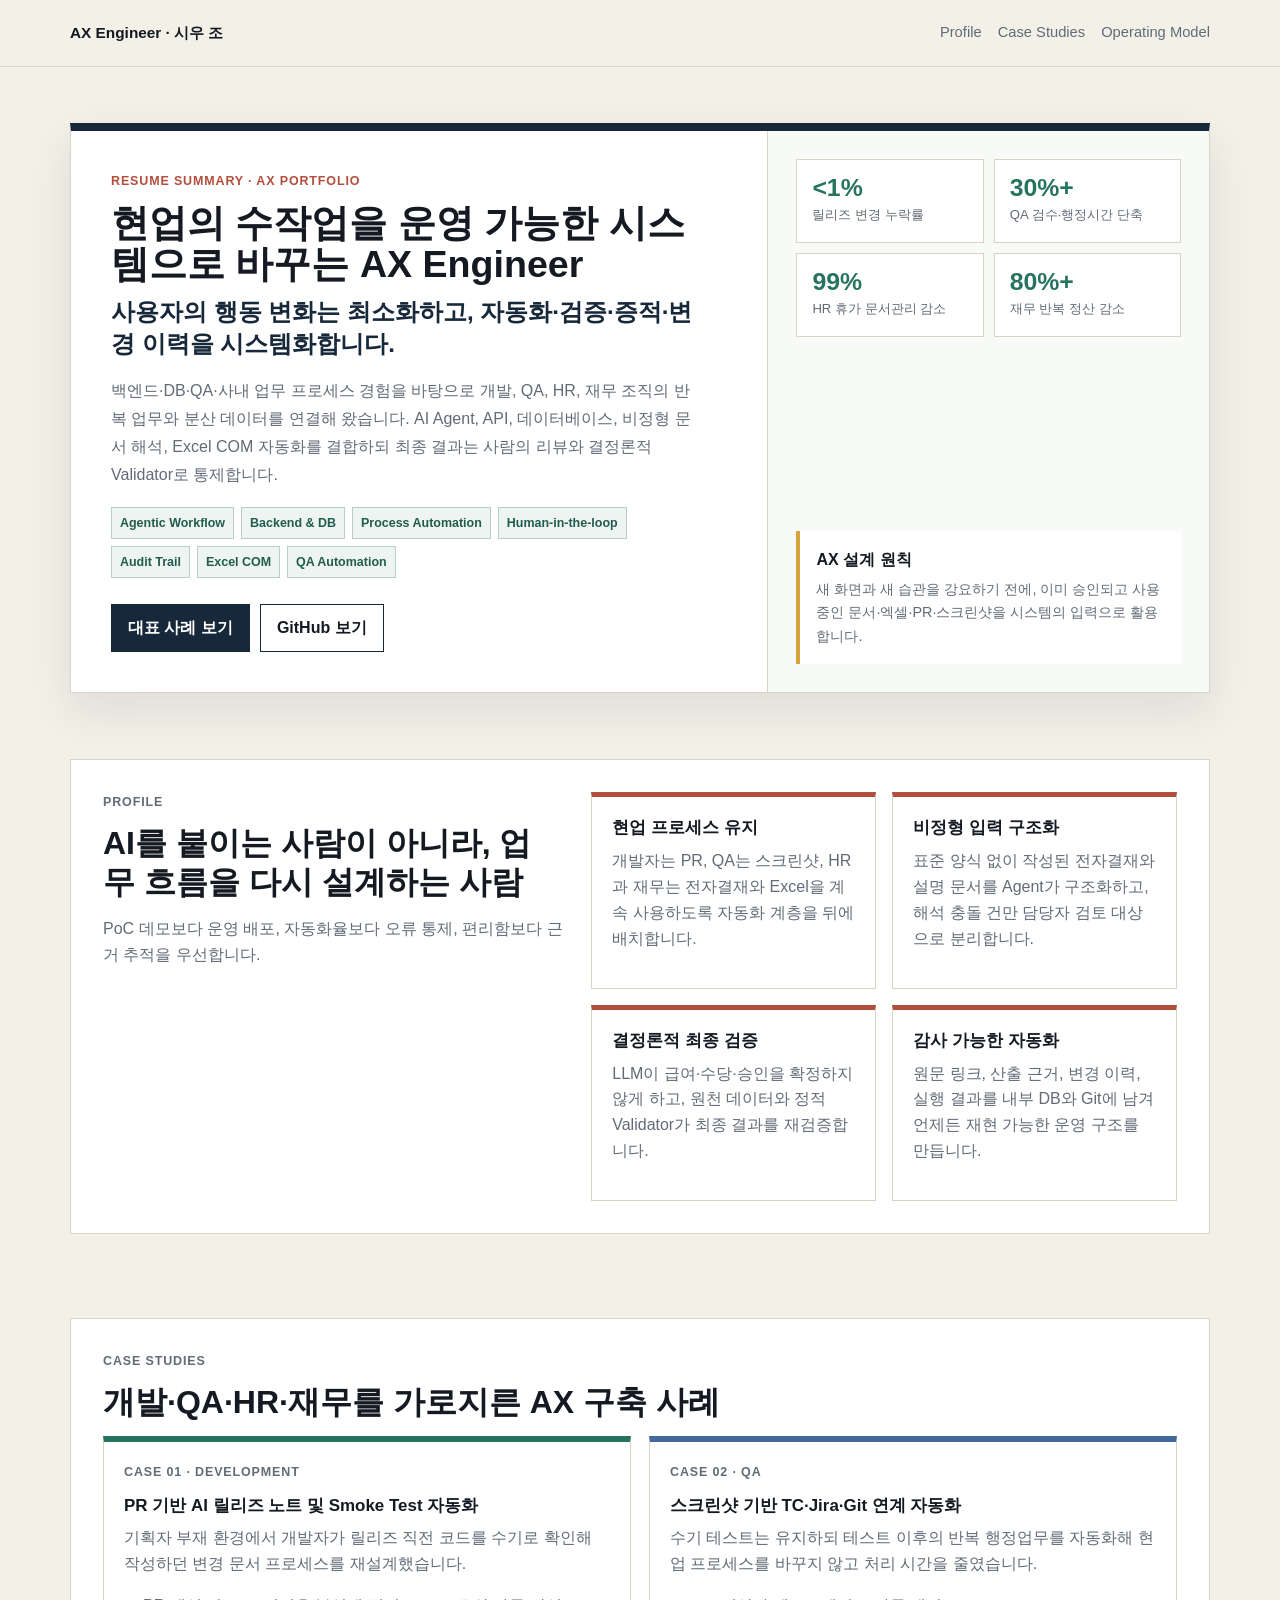
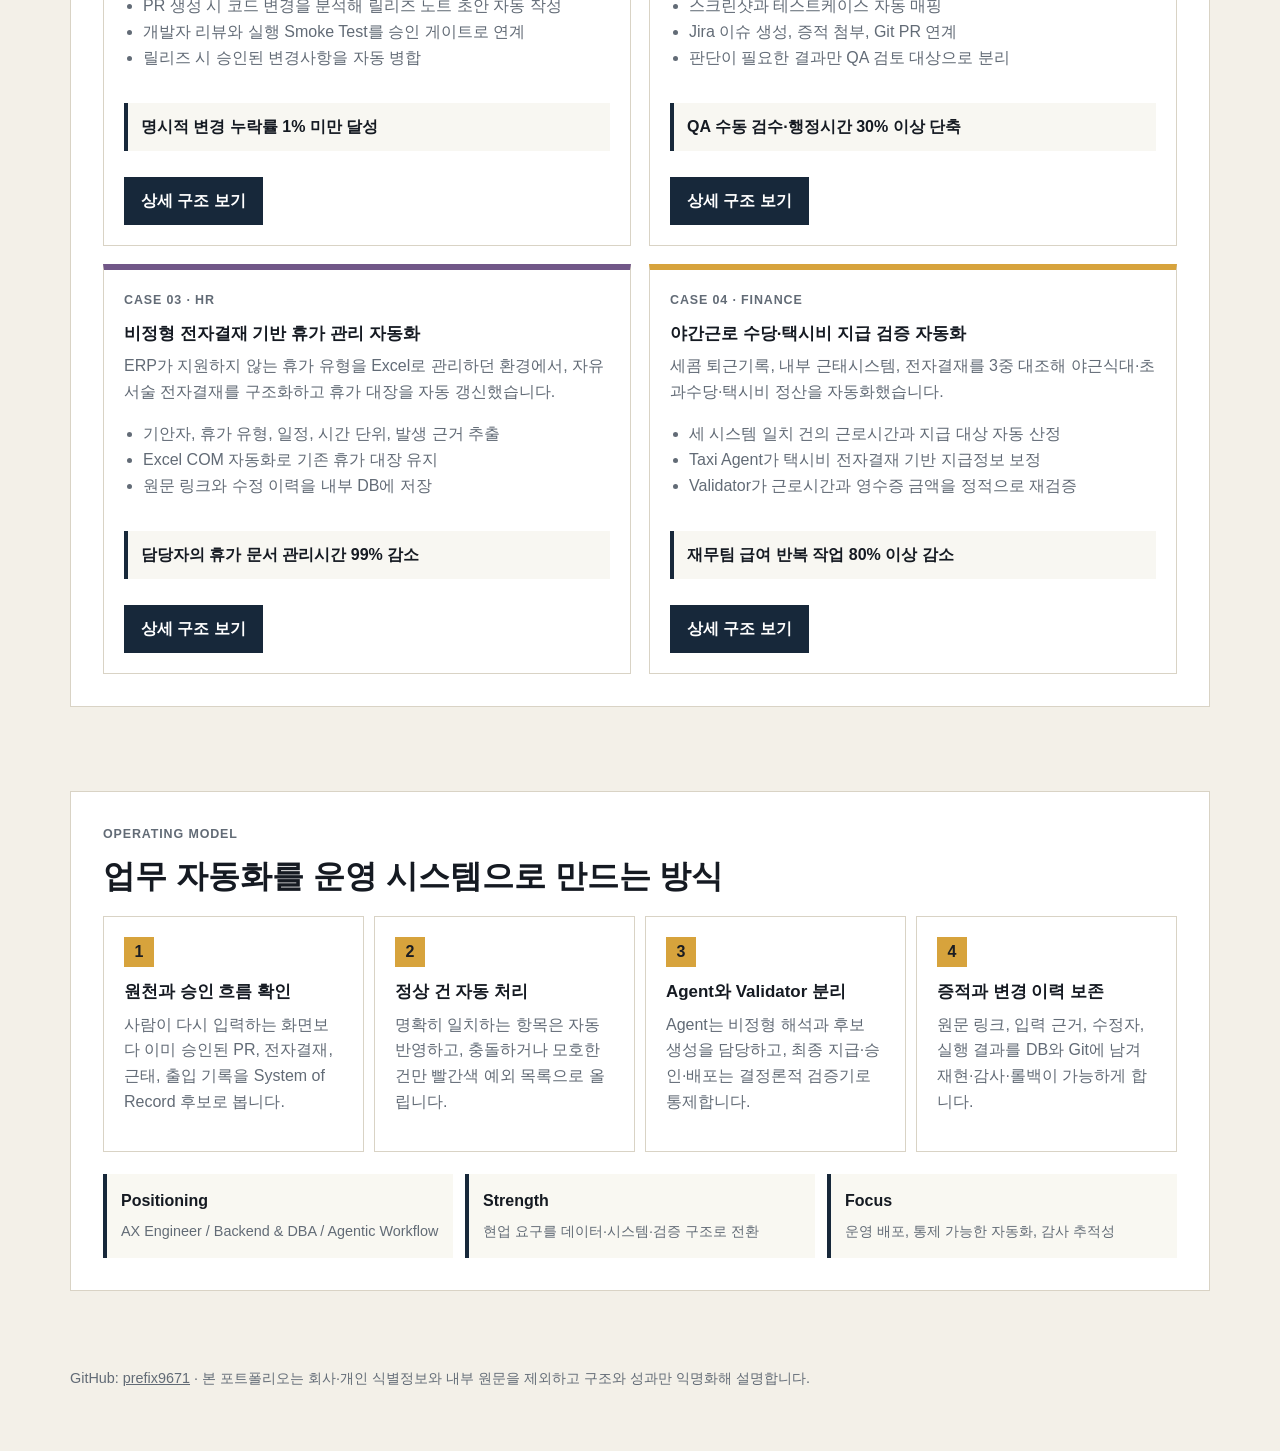
==== commit 73e7c42c: "feat: reposition portfolio as AX engineer resume" ====
--- a/index.html
+++ b/index.html
@@ -3,110 +3,62 @@
 <head>
   <meta charset="utf-8">
   <meta name="viewport" content="width=device-width, initial-scale=1">
-  <meta name="description" content="AI-native QA / Release Engineer 포트폴리오">
+  <meta name="description" content="현업 프로세스를 바꾸지 않고 AI Agent, API, DB, 문서 파싱과 자동화로 개발·QA·HR·재무 업무를 개선한 AX Engineer 포트폴리오">
   <meta name="author" content="시우 조">
-  <meta property="og:title" content="AI-native QA / Release Engineer">
-  <meta property="og:description" content="릴리즈 병목을 코드·테스트·문서·회귀 자동화로 줄이는 포트폴리오입니다.">
+  <meta property="og:title" content="AX Engineer · 시우 조">
+  <meta property="og:description" content="사용자 행동 변화는 최소화하고, 자동화·검증·증적·변경 이력을 시스템화합니다.">
   <meta property="og:type" content="website">
   <meta property="og:url" content="https://prefix9671.github.io/">
-  <title>AI-native QA / Release Engineer</title>
+  <title>AX Engineer · 시우 조</title>
   <style>
-    :root { color-scheme: light; --paper:#f4f1e8; --sheet:#fff; --ink:#141820; --muted:#626a76; --line:#d8d2c2; --navy:#1f2d3d; --green:#2f7d66; --red:#b5533f; --gold:#d9a441; --blue:#496b9d; --purple:#6f5a8f; --shadow:0 18px 40px rgba(20,24,32,.09); }
-    * { box-sizing:border-box; }
-    html { scroll-behavior:smooth; }
-    body { margin:0; background:var(--paper); color:var(--ink); font-family:"Pretendard","Noto Sans KR","Segoe UI",Arial,sans-serif; line-height:1.58; }
-    a { color:inherit; }
-    .site-header { position:sticky; top:0; z-index:20; border-bottom:1px solid rgba(20,24,32,.12); background:rgba(244,241,232,.92); backdrop-filter:blur(14px); }
-    .nav,.wrap { width:min(1120px,calc(100% - 36px)); margin:0 auto; }
-    .nav { display:flex; align-items:center; justify-content:space-between; min-height:66px; gap:20px; }
-    .brand { font-size:.96rem; font-weight:900; text-decoration:none; }
-    .nav-links { display:flex; flex-wrap:wrap; align-items:center; gap:16px; color:var(--muted); font-size:.92rem; }
-    .nav-links a { text-decoration:none; }
-    .nav-links a:hover,.brand:hover { color:var(--green); }
-    .hero { padding:56px 0 24px; }
-    .hero-sheet { display:grid; grid-template-columns:minmax(0,1.08fr) minmax(280px,.72fr); gap:34px; align-items:stretch; min-height:470px; border:1px solid var(--line); border-top:8px solid var(--navy); background:var(--sheet); box-shadow:var(--shadow); }
-    .hero-copy { padding:38px; }
-    .eyebrow { margin:0 0 12px; color:var(--red); font-size:.78rem; font-weight:900; text-transform:uppercase; }
-    h1,h2,h3,p { margin-top:0; }
-    h1 { max-width:780px; margin-bottom:12px; font-size:2.08rem; line-height:1.12; }
-    h2 { margin-bottom:14px; font-size:2rem; line-height:1.22; }
-    h3 { margin-bottom:8px; font-size:1.02rem; line-height:1.35; }
-    .hero-statement { max-width:780px; margin-bottom:18px; color:var(--navy); font-size:1.52rem; font-weight:900; line-height:1.28; }
-    .keep { white-space:nowrap; }
-    .lead { max-width:760px; color:var(--muted); font-size:1rem; line-height:1.7; }
-    .hero-visual { display:flex; flex-direction:column; justify-content:space-between; gap:18px; border-left:1px solid var(--line); background:#f8faf7; padding:26px; }
-    .cycle-map { display:grid; gap:10px; }
-    .cycle-node { border:1px solid rgba(20,24,32,.16); background:#fff; padding:12px; }
-    .cycle-node strong { display:block; margin-bottom:2px; font-size:.92rem; }
-    .cycle-node span { color:var(--muted); font-size:.84rem; }
-    .metric-strip { display:grid; grid-template-columns:repeat(3,1fr); gap:8px; }
-    .metric { border:1px solid var(--line); background:#fff; padding:12px; }
-    .metric b { display:block; color:var(--green); font-size:1.35rem; line-height:1; }
-    .metric span { color:var(--muted); font-size:.78rem; }
-    .actions { display:flex; flex-wrap:wrap; gap:10px; margin-top:28px; }
-    .button { display:inline-flex; align-items:center; justify-content:center; min-height:44px; border:1px solid var(--navy); padding:10px 16px; font-weight:800; text-decoration:none; }
-    .button.primary { background:var(--navy); color:#fff; }
-    .button.secondary { background:#fff; }
-    .section { padding:42px 0; }
-    .section-panel { border:1px solid var(--line); background:var(--sheet); padding:30px; }
-    .split { display:grid; grid-template-columns:.88fr 1.12fr; gap:28px; }
-    .problem-grid { display:grid; grid-template-columns:repeat(2,minmax(0,1fr)); gap:16px; }
-    .portfolio-grid { display:grid; grid-template-columns:repeat(3,minmax(0,1fr)); gap:16px; }
-    .problem-card,.portfolio-card,.step-card { border:1px solid var(--line); background:#fff; padding:20px; }
-    .problem-card { border-top:5px solid var(--red); }
-    .portfolio-card { display:flex; min-height:322px; flex-direction:column; border-top:5px solid var(--green); }
-    .portfolio-card:nth-child(2) { border-top-color:var(--blue); }
-    .portfolio-card:nth-child(3) { border-top-color:var(--purple); }
-    .portfolio-card p,.problem-card p,.step-card p,.section-panel p { color:var(--muted); }
-    .portfolio-card .button { margin-top:auto; width:fit-content; }
-    .tag-row { display:flex; flex-wrap:wrap; gap:7px; margin:16px 0 20px; }
-    .tag { border:1px solid rgba(47,125,102,.28); background:rgba(47,125,102,.08); color:#245f4e; padding:5px 8px; font-size:.78rem; font-weight:800; }
-    .operating-model { display:grid; grid-template-columns:repeat(4,minmax(0,1fr)); gap:10px; margin-top:20px; }
-    .step-card { min-height:154px; }
-    .step-card b { display:inline-flex; align-items:center; justify-content:center; width:30px; height:30px; margin-bottom:14px; background:var(--gold); color:#1b1d22; }
-    .resume-line { display:grid; grid-template-columns:1fr 1fr 1fr; gap:12px; margin-top:22px; }
-    .resume-line div { border-left:4px solid var(--navy); background:#f9f8f2; padding:14px; }
-    .resume-line strong { display:block; margin-bottom:4px; }
-    .resume-line span { color:var(--muted); font-size:.9rem; }
-    .footer { padding:34px 0 46px; color:var(--muted); font-size:.9rem; }
-    @media (max-width:980px) { .portfolio-grid { grid-template-columns:1fr; } }
-    @media (max-width:920px) { .hero-sheet,.split,.problem-grid,.operating-model,.resume-line { grid-template-columns:1fr; } .hero-visual { border-left:0; border-top:1px solid var(--line); } h1{font-size:1.82rem;} .hero-statement{font-size:1.32rem;} }
-    @media (max-width:620px) { .nav{align-items:flex-start;flex-direction:column;padding:14px 0;} .nav-links{width:100%;justify-content:space-between;gap:8px;} .hero{padding-top:24px;} .hero-copy,.hero-visual,.section-panel{padding:22px;} h1{font-size:1.55rem;} .hero-statement{font-size:1.16rem;} h2{font-size:1.5rem;} }
+    :root { color-scheme:light; --paper:#f3f0e8; --sheet:#fff; --ink:#151a22; --muted:#626b76; --line:#d9d3c5; --navy:#17283a; --green:#26745e; --red:#b24f3c; --gold:#d7a33c; --blue:#42699b; --purple:#715788; --shadow:0 18px 42px rgba(20,24,32,.09); }
+    *{box-sizing:border-box} html{scroll-behavior:smooth} body{margin:0;background:var(--paper);color:var(--ink);font-family:"Pretendard","Noto Sans KR","Segoe UI",Arial,sans-serif;line-height:1.62} a{color:inherit}
+    .site-header{position:sticky;top:0;z-index:20;border-bottom:1px solid rgba(20,24,32,.12);background:rgba(243,240,232,.93);backdrop-filter:blur(14px)}
+    .nav,.wrap{width:min(1140px,calc(100% - 36px));margin:0 auto}.nav{display:flex;align-items:center;justify-content:space-between;min-height:66px;gap:20px}.brand{font-size:.96rem;font-weight:900;text-decoration:none}.nav-links{display:flex;flex-wrap:wrap;gap:16px;color:var(--muted);font-size:.92rem}.nav-links a{text-decoration:none}.nav-links a:hover,.brand:hover{color:var(--green)}
+    .hero{padding:56px 0 24px}.hero-sheet{display:grid;grid-template-columns:minmax(0,1.08fr) minmax(300px,.72fr);gap:34px;align-items:stretch;border:1px solid var(--line);border-top:8px solid var(--navy);background:var(--sheet);box-shadow:var(--shadow)}.hero-copy{padding:40px}.hero-side{display:flex;flex-direction:column;justify-content:space-between;gap:20px;border-left:1px solid var(--line);background:#f7faf7;padding:28px}
+    .eyebrow{margin:0 0 12px;color:var(--red);font-size:.78rem;font-weight:900;letter-spacing:.07em;text-transform:uppercase}h1,h2,h3,p{margin-top:0}h1{margin-bottom:12px;font-size:2.35rem;line-height:1.08}h2{margin-bottom:14px;font-size:2rem;line-height:1.22}h3{margin-bottom:8px;font-size:1.06rem;line-height:1.35}.hero-statement{max-width:800px;margin-bottom:18px;color:var(--navy);font-size:1.5rem;font-weight:900;line-height:1.3}.lead{max-width:790px;color:var(--muted);font-size:1rem;line-height:1.75}
+    .tag-row{display:flex;flex-wrap:wrap;gap:7px;margin:18px 0 24px}.tag{border:1px solid rgba(38,116,94,.28);background:rgba(38,116,94,.08);color:#215d4c;padding:5px 8px;font-size:.78rem;font-weight:800}.actions{display:flex;flex-wrap:wrap;gap:10px;margin-top:26px}.button{display:inline-flex;align-items:center;justify-content:center;min-height:44px;border:1px solid var(--navy);padding:10px 16px;font-weight:800;text-decoration:none}.button.primary{background:var(--navy);color:#fff}.button.secondary{background:#fff}
+    .metric-grid{display:grid;grid-template-columns:repeat(2,1fr);gap:10px}.metric{border:1px solid var(--line);background:#fff;padding:15px}.metric b{display:block;color:var(--green);font-size:1.55rem;line-height:1.05}.metric span{color:var(--muted);font-size:.82rem}.principle{border-left:4px solid var(--gold);background:#fff;padding:16px}.principle strong{display:block;margin-bottom:5px}.principle p{margin:0;color:var(--muted);font-size:.9rem}
+    .section{padding:42px 0}.section-panel{border:1px solid var(--line);background:var(--sheet);padding:32px}.split{display:grid;grid-template-columns:.88fr 1.12fr;gap:28px}.problem-grid{display:grid;grid-template-columns:repeat(2,minmax(0,1fr));gap:16px}.problem-card,.case-card,.step-card{border:1px solid var(--line);background:#fff;padding:20px}.problem-card{border-top:5px solid var(--red)}.problem-card p,.case-card p,.step-card p,.section-panel p{color:var(--muted)}
+    .case-grid{display:grid;grid-template-columns:repeat(2,minmax(0,1fr));gap:18px}.case-card{display:flex;min-height:410px;flex-direction:column;border-top:6px solid var(--green)}.case-card:nth-child(2){border-top-color:var(--blue)}.case-card:nth-child(3){border-top-color:var(--purple)}.case-card:nth-child(4){border-top-color:var(--gold)}.case-card .result{margin:12px 0 16px;border-left:4px solid var(--navy);background:#f8f7f2;padding:11px 13px;color:var(--ink);font-weight:800}.case-card ul{margin:0 0 20px;padding-left:19px;color:var(--muted)}.case-card .button{margin-top:auto;width:fit-content}
+    .operating-model{display:grid;grid-template-columns:repeat(4,minmax(0,1fr));gap:10px;margin-top:20px}.step-card{min-height:170px}.step-card b{display:inline-flex;align-items:center;justify-content:center;width:30px;height:30px;margin-bottom:14px;background:var(--gold);color:#1b1d22}.resume-line{display:grid;grid-template-columns:repeat(3,1fr);gap:12px;margin-top:22px}.resume-line div{border-left:4px solid var(--navy);background:#f9f8f2;padding:14px}.resume-line strong{display:block;margin-bottom:4px}.resume-line span{color:var(--muted);font-size:.9rem}.footer{padding:34px 0 46px;color:var(--muted);font-size:.9rem}
+    @media(max-width:980px){.case-grid{grid-template-columns:1fr}}@media(max-width:920px){.hero-sheet,.split,.problem-grid,.operating-model,.resume-line{grid-template-columns:1fr}.hero-side{border-left:0;border-top:1px solid var(--line)}h1{font-size:1.9rem}.hero-statement{font-size:1.3rem}}@media(max-width:620px){.nav{align-items:flex-start;flex-direction:column;padding:14px 0}.nav-links{width:100%;justify-content:space-between;gap:8px}.hero{padding-top:24px}.hero-copy,.hero-side,.section-panel{padding:22px}h1{font-size:1.58rem}.hero-statement{font-size:1.16rem}h2{font-size:1.5rem}.metric-grid{grid-template-columns:1fr}}
   </style>
 </head>
 <body>
-<header class="site-header"><nav class="nav" aria-label="주요 메뉴"><a class="brand" href="#top">AI-native QA / Release Engineer</a><div class="nav-links"><a href="#thesis">Thesis</a><a href="#portfolio">Portfolio</a><a href="#model">Operating Model</a></div></nav></header>
+<header class="site-header"><nav class="nav" aria-label="주요 메뉴"><a class="brand" href="#top">AX Engineer · 시우 조</a><div class="nav-links"><a href="#thesis">Profile</a><a href="#cases">Case Studies</a><a href="#model">Operating Model</a></div></nav></header>
 <main id="top">
   <section class="hero wrap"><div class="hero-sheet"><div class="hero-copy">
-    <p class="eyebrow">Resume Summary · Portfolio Gateway</p><h1>AI-native QA / Release Engineer</h1>
-    <p class="hero-statement"><span>릴리즈 병목을</span> <span class="keep">코드·테스트·문서·회귀</span> <span class="keep">자동화로 줄이는 사람</span></p>
-    <p class="lead">고객 니즈가 시장에서 확인된 뒤, PMF 가설, 구현, 테스트 계획, 회귀 검증, 리뷰가 직렬로 늘어지는 문제를 AI-native workflow로 병렬화합니다. 목표는 개발만 빠르게 하는 것이 아니라, 제품 변화가 시장에 도달하는 전체 출시 사이클을 줄이는 것입니다.</p>
-    <div class="tag-row"><span class="tag">AI-assisted QA</span><span class="tag">Release Acceleration</span><span class="tag">TDD Guardrail</span><span class="tag">Fixture Prototype</span><span class="tag">Regression Drafting</span><span class="tag">Agent Context Design</span></div>
-    <div class="actions"><a class="button primary" href="portfolio/release-qa.html">Release QA 상세</a><a class="button secondary" href="portfolio/documentation-os.html">문서 운영 상세</a><a class="button secondary" href="portfolio/legacy-ui-regression.html">레거시 UI 회귀 상세</a></div>
-  </div><div class="hero-visual" aria-label="AI-native 출시 루프"><div class="cycle-map">
-    <div class="cycle-node"><strong>Customer Signal</strong><span>고객 니즈와 시장 신호를 PMF 가설로 정리</span></div>
-    <div class="cycle-node"><strong>Plan + Test Together</strong><span>개발 계획과 테스트 계획을 같은 입력에서 병렬 생성</span></div>
-    <div class="cycle-node"><strong>TDD Guardrail</strong><span>기존 기능은 테스트로 잠그고 실험 범위를 명확화</span></div>
-    <div class="cycle-node"><strong>Fixture Prototype</strong><span>시안과 데이터 fixture로 조직 간 해석 차이를 빠르게 확인</span></div>
-    <div class="cycle-node"><strong>Regression Draft</strong><span>신규 기능과 회귀 테스트 초안을 함께 생성</span></div>
-  </div><div class="metric-strip"><div class="metric"><b>1</b><span>시장 가설</span></div><div class="metric"><b>2</b><span>구현/QA 병렬화</span></div><div class="metric"><b>3</b><span>릴리즈 검증 루프</span></div></div></div></div></section>
-  <section id="thesis" class="section wrap"><div class="section-panel split"><div><p class="eyebrow">Market Problem</p><h2>병목은 개발 속도 하나가 아니라 출시 해석 체계 전체에 있습니다.</h2></div><div class="problem-grid">
-    <article class="problem-card"><h3>고객 니즈가 여러 번 번역됨</h3><p>고객 신호가 기획 문서로, 다시 개발 해석으로, 다시 QA 기준으로 변환되며 의미가 조금씩 달라집니다.</p></article>
-    <article class="problem-card"><h3>QA와 리뷰가 뒤늦게 붙음</h3><p>개발이 끝난 뒤 테스트 범위, 중간 리뷰, 회귀 확인이 순차적으로 시작되면 제품 변화 사이클이 길어집니다.</p></article>
-    <article class="problem-card"><h3>실험 시안이 늦게 보임</h3><p>fixture 기반 시안이 늦으면 조직 간 의견 차이와 누락 기능이 구현 후반에 발견됩니다.</p></article>
-    <article class="problem-card"><h3>자동화가 출시 전략과 분리됨</h3><p>회귀 테스트와 신규 기능 테스트가 제품 가설과 연결되지 않으면 자동화는 속도보다 유지보수 비용이 됩니다.</p></article>
+    <p class="eyebrow">Resume Summary · AX Portfolio</p>
+    <h1>현업의 수작업을 운영 가능한 시스템으로 바꾸는 AX Engineer</h1>
+    <p class="hero-statement">사용자의 행동 변화는 최소화하고, 자동화·검증·증적·변경 이력을 시스템화합니다.</p>
+    <p class="lead">백엔드·DB·QA·사내 업무 프로세스 경험을 바탕으로 개발, QA, HR, 재무 조직의 반복 업무와 분산 데이터를 연결해 왔습니다. AI Agent, API, 데이터베이스, 비정형 문서 해석, Excel COM 자동화를 결합하되 최종 결과는 사람의 리뷰와 결정론적 Validator로 통제합니다.</p>
+    <div class="tag-row"><span class="tag">Agentic Workflow</span><span class="tag">Backend & DB</span><span class="tag">Process Automation</span><span class="tag">Human-in-the-loop</span><span class="tag">Audit Trail</span><span class="tag">Excel COM</span><span class="tag">QA Automation</span></div>
+    <div class="actions"><a class="button primary" href="#cases">대표 사례 보기</a><a class="button secondary" href="https://github.com/prefix9671">GitHub 보기</a></div>
+  </div><aside class="hero-side" aria-label="핵심 성과"><div class="metric-grid">
+    <div class="metric"><b>&lt;1%</b><span>릴리즈 변경 누락률</span></div><div class="metric"><b>30%+</b><span>QA 검수·행정시간 단축</span></div><div class="metric"><b>99%</b><span>HR 휴가 문서관리 감소</span></div><div class="metric"><b>80%+</b><span>재무 반복 정산 감소</span></div>
+  </div><div class="principle"><strong>AX 설계 원칙</strong><p>새 화면과 새 습관을 강요하기 전에, 이미 승인되고 사용 중인 문서·엑셀·PR·스크린샷을 시스템의 입력으로 활용합니다.</p></div></aside></div></section>
+
+  <section id="thesis" class="section wrap"><div class="section-panel split"><div><p class="eyebrow">Profile</p><h2>AI를 붙이는 사람이 아니라, 업무 흐름을 다시 설계하는 사람</h2><p>PoC 데모보다 운영 배포, 자동화율보다 오류 통제, 편리함보다 근거 추적을 우선합니다.</p></div><div class="problem-grid">
+    <article class="problem-card"><h3>현업 프로세스 유지</h3><p>개발자는 PR, QA는 스크린샷, HR과 재무는 전자결재와 Excel을 계속 사용하도록 자동화 계층을 뒤에 배치합니다.</p></article>
+    <article class="problem-card"><h3>비정형 입력 구조화</h3><p>표준 양식 없이 작성된 전자결재와 설명 문서를 Agent가 구조화하고, 해석 충돌 건만 담당자 검토 대상으로 분리합니다.</p></article>
+    <article class="problem-card"><h3>결정론적 최종 검증</h3><p>LLM이 급여·수당·승인을 확정하지 않게 하고, 원천 데이터와 정적 Validator가 최종 결과를 재검증합니다.</p></article>
+    <article class="problem-card"><h3>감사 가능한 자동화</h3><p>원문 링크, 산출 근거, 변경 이력, 실행 결과를 내부 DB와 Git에 남겨 언제든 재현 가능한 운영 구조를 만듭니다.</p></article>
   </div></div></section>
-  <section id="portfolio" class="section wrap"><div class="section-panel"><p class="eyebrow">Detailed Portfolio</p><h2>상세 포트폴리오</h2><div class="portfolio-grid">
-    <article class="portfolio-card"><p class="eyebrow">Case 01</p><h3>AI-assisted Release QA</h3><p>모호한 릴리즈 설명을 구조화된 AI 입력, 검토 가능한 QA 산출물, 회귀 테스트 후보, 고객용/내부용 문서로 분리한 사례입니다.</p><a class="button primary" href="portfolio/release-qa.html">상세 페이지 열기</a></article>
-    <article class="portfolio-card"><p class="eyebrow">Case 02</p><h3>Documentation Operating System</h3><p>AI 에이전트와 사람이 같은 문서 기준, 세션 로그, phase 완료 조건을 읽고 작업 맥락을 복원하도록 설계한 문서 운영 구조입니다.</p><a class="button primary" href="portfolio/documentation-os.html">상세 페이지 열기</a></article>
-    <article class="portfolio-card"><p class="eyebrow">Case 03</p><h3>Legacy UI Regression Automation</h3><p>문서·보안 제약으로 AI 문맥 연결이 제한된 환경에서, SVN 변경 의도와 코드 리뷰를 지식화하고 WPF·DevExpress 커스텀 UI를 관측 가능한 회귀 테스트 구조로 전환한 사례입니다.</p><a class="button primary" href="portfolio/legacy-ui-regression.html">상세 페이지 열기</a></article>
+
+  <section id="cases" class="section wrap"><div class="section-panel"><p class="eyebrow">Case Studies</p><h2>개발·QA·HR·재무를 가로지른 AX 구축 사례</h2><div class="case-grid">
+    <article class="case-card"><p class="eyebrow">Case 01 · Development</p><h3>PR 기반 AI 릴리즈 노트 및 Smoke Test 자동화</h3><p>기획자 부재 환경에서 개발자가 릴리즈 직전 코드를 수기로 확인해 작성하던 변경 문서 프로세스를 재설계했습니다.</p><ul><li>PR 생성 시 코드 변경을 분석해 릴리즈 노트 초안 자동 작성</li><li>개발자 리뷰와 실행 Smoke Test를 승인 게이트로 연계</li><li>릴리즈 시 승인된 변경사항을 자동 병합</li></ul><div class="result">명시적 변경 누락률 1% 미만 달성</div><a class="button primary" href="portfolio/ax-engineer.html#release">상세 구조 보기</a></article>
+    <article class="case-card"><p class="eyebrow">Case 02 · QA</p><h3>스크린샷 기반 TC·Jira·Git 연계 자동화</h3><p>수기 테스트는 유지하되 테스트 이후의 반복 행정업무를 자동화해 현업 프로세스를 바꾸지 않고 처리 시간을 줄였습니다.</p><ul><li>스크린샷과 테스트케이스 자동 매핑</li><li>Jira 이슈 생성, 증적 첨부, Git PR 연계</li><li>판단이 필요한 결과만 QA 검토 대상으로 분리</li></ul><div class="result">QA 수동 검수·행정시간 30% 이상 단축</div><a class="button primary" href="portfolio/ax-engineer.html#qa">상세 구조 보기</a></article>
+    <article class="case-card"><p class="eyebrow">Case 03 · HR</p><h3>비정형 전자결재 기반 휴가 관리 자동화</h3><p>ERP가 지원하지 않는 휴가 유형을 Excel로 관리하던 환경에서, 자유서술 전자결재를 구조화하고 휴가 대장을 자동 갱신했습니다.</p><ul><li>기안자, 휴가 유형, 일정, 시간 단위, 발생 근거 추출</li><li>Excel COM 자동화로 기존 휴가 대장 유지</li><li>원문 링크와 수정 이력을 내부 DB에 저장</li></ul><div class="result">담당자의 휴가 문서 관리시간 99% 감소</div><a class="button primary" href="portfolio/ax-engineer.html#leave">상세 구조 보기</a></article>
+    <article class="case-card"><p class="eyebrow">Case 04 · Finance</p><h3>야간근로 수당·택시비 지급 검증 자동화</h3><p>세콤 퇴근기록, 내부 근태시스템, 전자결재를 3중 대조해 야근식대·초과수당·택시비 정산을 자동화했습니다.</p><ul><li>세 시스템 일치 건의 근로시간과 지급 대상 자동 산정</li><li>Taxi Agent가 택시비 전자결재 기반 지급정보 보정</li><li>Validator가 근로시간과 영수증 금액을 정적으로 재검증</li></ul><div class="result">재무팀 급여 반복 작업 80% 이상 감소</div><a class="button primary" href="portfolio/ax-engineer.html#payroll">상세 구조 보기</a></article>
   </div></div></section>
-  <section id="model" class="section wrap"><div class="section-panel"><p class="eyebrow">Operating Model</p><h2>빠른 실험 조직으로 바꾸는 작업 방식</h2><div class="operating-model">
-    <article class="step-card"><b>1</b><h3>PMF 가설 정렬</h3><p>고객 니즈를 바로 기능 목록으로 번역하지 않고, 검증할 시장 가설과 실패 조건으로 정리합니다.</p></article>
-    <article class="step-card"><b>2</b><h3>기존 기능 잠금</h3><p>기존 동작은 TDD와 회귀 기준으로 보호해 실험이 제품 신뢰도를 깨지 않게 합니다.</p></article>
-    <article class="step-card"><b>3</b><h3>시안과 테스트 병렬화</h3><p>fixture 기반 시안, 개발 계획, 테스트 계획을 같은 맥락에서 동시에 만듭니다.</p></article>
-    <article class="step-card"><b>4</b><h3>릴리즈 검증 자동 초안</h3><p>신규 기능 테스트와 리그레션 초안을 AI로 만들고 사람 리뷰와 실행 게이트로 통제합니다.</p></article>
-  </div><div class="resume-line"><div><strong>Positioning</strong><span>AI-native QA / Release Acceleration / Agentic Workflow</span></div><div><strong>Strength</strong><span>기획, 개발, QA 문맥을 하나의 출시 루프로 연결</span></div><div><strong>Portfolio Focus</strong><span>빠른 실험, 검증 자동화, 문서 기반 handoff</span></div></div></div></section>
+
+  <section id="model" class="section wrap"><div class="section-panel"><p class="eyebrow">Operating Model</p><h2>업무 자동화를 운영 시스템으로 만드는 방식</h2><div class="operating-model">
+    <article class="step-card"><b>1</b><h3>원천과 승인 흐름 확인</h3><p>사람이 다시 입력하는 화면보다 이미 승인된 PR, 전자결재, 근태, 출입 기록을 System of Record 후보로 봅니다.</p></article>
+    <article class="step-card"><b>2</b><h3>정상 건 자동 처리</h3><p>명확히 일치하는 항목은 자동 반영하고, 충돌하거나 모호한 건만 빨간색 예외 목록으로 올립니다.</p></article>
+    <article class="step-card"><b>3</b><h3>Agent와 Validator 분리</h3><p>Agent는 비정형 해석과 후보 생성을 담당하고, 최종 지급·승인·배포는 결정론적 검증기로 통제합니다.</p></article>
+    <article class="step-card"><b>4</b><h3>증적과 변경 이력 보존</h3><p>원문 링크, 입력 근거, 수정자, 실행 결과를 DB와 Git에 남겨 재현·감사·롤백이 가능하게 합니다.</p></article>
+  </div><div class="resume-line"><div><strong>Positioning</strong><span>AX Engineer / Backend & DBA / Agentic Workflow</span></div><div><strong>Strength</strong><span>현업 요구를 데이터·시스템·검증 구조로 전환</span></div><div><strong>Focus</strong><span>운영 배포, 통제 가능한 자동화, 감사 추적성</span></div></div></div></section>
 </main>
-<footer class="footer wrap"><p>GitHub: <a href="https://github.com/prefix9671">prefix9671</a> · Portfolio source policy: <a href="CENTRAL_DOCUMENT_POLICY.md">CENTRAL_DOCUMENT_POLICY.md</a></p></footer>
-</body></html>
+<footer class="footer wrap"><p>GitHub: <a href="https://github.com/prefix9671">prefix9671</a> · 본 포트폴리오는 회사·개인 식별정보와 내부 원문을 제외하고 구조와 성과만 익명화해 설명합니다.</p></footer>
+</body></html>
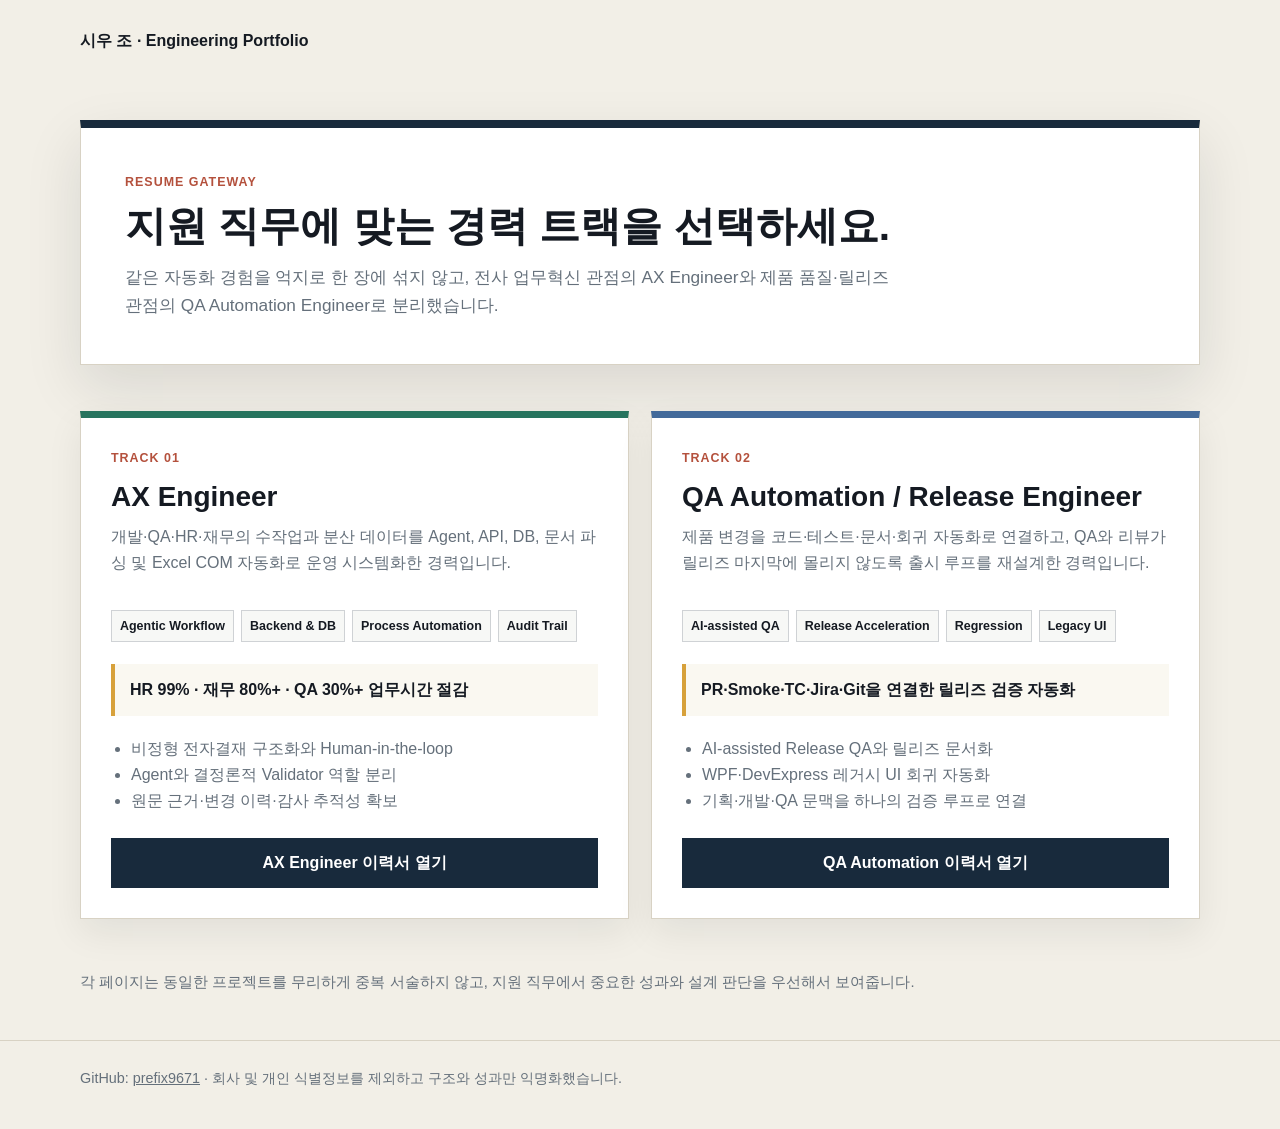
==== commit 38ac1b69: "feat: add resume gateway for AX and QA tracks" ====
--- a/index.html
+++ b/index.html
@@ -1,64 +1,17 @@
 <!doctype html>
 <html lang="ko">
 <head>
-  <meta charset="utf-8">
-  <meta name="viewport" content="width=device-width, initial-scale=1">
-  <meta name="description" content="현업 프로세스를 바꾸지 않고 AI Agent, API, DB, 문서 파싱과 자동화로 개발·QA·HR·재무 업무를 개선한 AX Engineer 포트폴리오">
-  <meta name="author" content="시우 조">
-  <meta property="og:title" content="AX Engineer · 시우 조">
-  <meta property="og:description" content="사용자 행동 변화는 최소화하고, 자동화·검증·증적·변경 이력을 시스템화합니다.">
-  <meta property="og:type" content="website">
-  <meta property="og:url" content="https://prefix9671.github.io/">
-  <title>AX Engineer · 시우 조</title>
-  <style>
-    :root { color-scheme:light; --paper:#f3f0e8; --sheet:#fff; --ink:#151a22; --muted:#626b76; --line:#d9d3c5; --navy:#17283a; --green:#26745e; --red:#b24f3c; --gold:#d7a33c; --blue:#42699b; --purple:#715788; --shadow:0 18px 42px rgba(20,24,32,.09); }
-    *{box-sizing:border-box} html{scroll-behavior:smooth} body{margin:0;background:var(--paper);color:var(--ink);font-family:"Pretendard","Noto Sans KR","Segoe UI",Arial,sans-serif;line-height:1.62} a{color:inherit}
-    .site-header{position:sticky;top:0;z-index:20;border-bottom:1px solid rgba(20,24,32,.12);background:rgba(243,240,232,.93);backdrop-filter:blur(14px)}
-    .nav,.wrap{width:min(1140px,calc(100% - 36px));margin:0 auto}.nav{display:flex;align-items:center;justify-content:space-between;min-height:66px;gap:20px}.brand{font-size:.96rem;font-weight:900;text-decoration:none}.nav-links{display:flex;flex-wrap:wrap;gap:16px;color:var(--muted);font-size:.92rem}.nav-links a{text-decoration:none}.nav-links a:hover,.brand:hover{color:var(--green)}
-    .hero{padding:56px 0 24px}.hero-sheet{display:grid;grid-template-columns:minmax(0,1.08fr) minmax(300px,.72fr);gap:34px;align-items:stretch;border:1px solid var(--line);border-top:8px solid var(--navy);background:var(--sheet);box-shadow:var(--shadow)}.hero-copy{padding:40px}.hero-side{display:flex;flex-direction:column;justify-content:space-between;gap:20px;border-left:1px solid var(--line);background:#f7faf7;padding:28px}
-    .eyebrow{margin:0 0 12px;color:var(--red);font-size:.78rem;font-weight:900;letter-spacing:.07em;text-transform:uppercase}h1,h2,h3,p{margin-top:0}h1{margin-bottom:12px;font-size:2.35rem;line-height:1.08}h2{margin-bottom:14px;font-size:2rem;line-height:1.22}h3{margin-bottom:8px;font-size:1.06rem;line-height:1.35}.hero-statement{max-width:800px;margin-bottom:18px;color:var(--navy);font-size:1.5rem;font-weight:900;line-height:1.3}.lead{max-width:790px;color:var(--muted);font-size:1rem;line-height:1.75}
-    .tag-row{display:flex;flex-wrap:wrap;gap:7px;margin:18px 0 24px}.tag{border:1px solid rgba(38,116,94,.28);background:rgba(38,116,94,.08);color:#215d4c;padding:5px 8px;font-size:.78rem;font-weight:800}.actions{display:flex;flex-wrap:wrap;gap:10px;margin-top:26px}.button{display:inline-flex;align-items:center;justify-content:center;min-height:44px;border:1px solid var(--navy);padding:10px 16px;font-weight:800;text-decoration:none}.button.primary{background:var(--navy);color:#fff}.button.secondary{background:#fff}
-    .metric-grid{display:grid;grid-template-columns:repeat(2,1fr);gap:10px}.metric{border:1px solid var(--line);background:#fff;padding:15px}.metric b{display:block;color:var(--green);font-size:1.55rem;line-height:1.05}.metric span{color:var(--muted);font-size:.82rem}.principle{border-left:4px solid var(--gold);background:#fff;padding:16px}.principle strong{display:block;margin-bottom:5px}.principle p{margin:0;color:var(--muted);font-size:.9rem}
-    .section{padding:42px 0}.section-panel{border:1px solid var(--line);background:var(--sheet);padding:32px}.split{display:grid;grid-template-columns:.88fr 1.12fr;gap:28px}.problem-grid{display:grid;grid-template-columns:repeat(2,minmax(0,1fr));gap:16px}.problem-card,.case-card,.step-card{border:1px solid var(--line);background:#fff;padding:20px}.problem-card{border-top:5px solid var(--red)}.problem-card p,.case-card p,.step-card p,.section-panel p{color:var(--muted)}
-    .case-grid{display:grid;grid-template-columns:repeat(2,minmax(0,1fr));gap:18px}.case-card{display:flex;min-height:410px;flex-direction:column;border-top:6px solid var(--green)}.case-card:nth-child(2){border-top-color:var(--blue)}.case-card:nth-child(3){border-top-color:var(--purple)}.case-card:nth-child(4){border-top-color:var(--gold)}.case-card .result{margin:12px 0 16px;border-left:4px solid var(--navy);background:#f8f7f2;padding:11px 13px;color:var(--ink);font-weight:800}.case-card ul{margin:0 0 20px;padding-left:19px;color:var(--muted)}.case-card .button{margin-top:auto;width:fit-content}
-    .operating-model{display:grid;grid-template-columns:repeat(4,minmax(0,1fr));gap:10px;margin-top:20px}.step-card{min-height:170px}.step-card b{display:inline-flex;align-items:center;justify-content:center;width:30px;height:30px;margin-bottom:14px;background:var(--gold);color:#1b1d22}.resume-line{display:grid;grid-template-columns:repeat(3,1fr);gap:12px;margin-top:22px}.resume-line div{border-left:4px solid var(--navy);background:#f9f8f2;padding:14px}.resume-line strong{display:block;margin-bottom:4px}.resume-line span{color:var(--muted);font-size:.9rem}.footer{padding:34px 0 46px;color:var(--muted);font-size:.9rem}
-    @media(max-width:980px){.case-grid{grid-template-columns:1fr}}@media(max-width:920px){.hero-sheet,.split,.problem-grid,.operating-model,.resume-line{grid-template-columns:1fr}.hero-side{border-left:0;border-top:1px solid var(--line)}h1{font-size:1.9rem}.hero-statement{font-size:1.3rem}}@media(max-width:620px){.nav{align-items:flex-start;flex-direction:column;padding:14px 0}.nav-links{width:100%;justify-content:space-between;gap:8px}.hero{padding-top:24px}.hero-copy,.hero-side,.section-panel{padding:22px}h1{font-size:1.58rem}.hero-statement{font-size:1.16rem}h2{font-size:1.5rem}.metric-grid{grid-template-columns:1fr}}
-  </style>
-</head>
-<body>
-<header class="site-header"><nav class="nav" aria-label="주요 메뉴"><a class="brand" href="#top">AX Engineer · 시우 조</a><div class="nav-links"><a href="#thesis">Profile</a><a href="#cases">Case Studies</a><a href="#model">Operating Model</a></div></nav></header>
-<main id="top">
-  <section class="hero wrap"><div class="hero-sheet"><div class="hero-copy">
-    <p class="eyebrow">Resume Summary · AX Portfolio</p>
-    <h1>현업의 수작업을 운영 가능한 시스템으로 바꾸는 AX Engineer</h1>
-    <p class="hero-statement">사용자의 행동 변화는 최소화하고, 자동화·검증·증적·변경 이력을 시스템화합니다.</p>
-    <p class="lead">백엔드·DB·QA·사내 업무 프로세스 경험을 바탕으로 개발, QA, HR, 재무 조직의 반복 업무와 분산 데이터를 연결해 왔습니다. AI Agent, API, 데이터베이스, 비정형 문서 해석, Excel COM 자동화를 결합하되 최종 결과는 사람의 리뷰와 결정론적 Validator로 통제합니다.</p>
-    <div class="tag-row"><span class="tag">Agentic Workflow</span><span class="tag">Backend & DB</span><span class="tag">Process Automation</span><span class="tag">Human-in-the-loop</span><span class="tag">Audit Trail</span><span class="tag">Excel COM</span><span class="tag">QA Automation</span></div>
-    <div class="actions"><a class="button primary" href="#cases">대표 사례 보기</a><a class="button secondary" href="https://github.com/prefix9671">GitHub 보기</a></div>
-  </div><aside class="hero-side" aria-label="핵심 성과"><div class="metric-grid">
-    <div class="metric"><b>&lt;1%</b><span>릴리즈 변경 누락률</span></div><div class="metric"><b>30%+</b><span>QA 검수·행정시간 단축</span></div><div class="metric"><b>99%</b><span>HR 휴가 문서관리 감소</span></div><div class="metric"><b>80%+</b><span>재무 반복 정산 감소</span></div>
-  </div><div class="principle"><strong>AX 설계 원칙</strong><p>새 화면과 새 습관을 강요하기 전에, 이미 승인되고 사용 중인 문서·엑셀·PR·스크린샷을 시스템의 입력으로 활용합니다.</p></div></aside></div></section>
-
-  <section id="thesis" class="section wrap"><div class="section-panel split"><div><p class="eyebrow">Profile</p><h2>AI를 붙이는 사람이 아니라, 업무 흐름을 다시 설계하는 사람</h2><p>PoC 데모보다 운영 배포, 자동화율보다 오류 통제, 편리함보다 근거 추적을 우선합니다.</p></div><div class="problem-grid">
-    <article class="problem-card"><h3>현업 프로세스 유지</h3><p>개발자는 PR, QA는 스크린샷, HR과 재무는 전자결재와 Excel을 계속 사용하도록 자동화 계층을 뒤에 배치합니다.</p></article>
-    <article class="problem-card"><h3>비정형 입력 구조화</h3><p>표준 양식 없이 작성된 전자결재와 설명 문서를 Agent가 구조화하고, 해석 충돌 건만 담당자 검토 대상으로 분리합니다.</p></article>
-    <article class="problem-card"><h3>결정론적 최종 검증</h3><p>LLM이 급여·수당·승인을 확정하지 않게 하고, 원천 데이터와 정적 Validator가 최종 결과를 재검증합니다.</p></article>
-    <article class="problem-card"><h3>감사 가능한 자동화</h3><p>원문 링크, 산출 근거, 변경 이력, 실행 결과를 내부 DB와 Git에 남겨 언제든 재현 가능한 운영 구조를 만듭니다.</p></article>
-  </div></div></section>
-
-  <section id="cases" class="section wrap"><div class="section-panel"><p class="eyebrow">Case Studies</p><h2>개발·QA·HR·재무를 가로지른 AX 구축 사례</h2><div class="case-grid">
-    <article class="case-card"><p class="eyebrow">Case 01 · Development</p><h3>PR 기반 AI 릴리즈 노트 및 Smoke Test 자동화</h3><p>기획자 부재 환경에서 개발자가 릴리즈 직전 코드를 수기로 확인해 작성하던 변경 문서 프로세스를 재설계했습니다.</p><ul><li>PR 생성 시 코드 변경을 분석해 릴리즈 노트 초안 자동 작성</li><li>개발자 리뷰와 실행 Smoke Test를 승인 게이트로 연계</li><li>릴리즈 시 승인된 변경사항을 자동 병합</li></ul><div class="result">명시적 변경 누락률 1% 미만 달성</div><a class="button primary" href="portfolio/ax-engineer.html#release">상세 구조 보기</a></article>
-    <article class="case-card"><p class="eyebrow">Case 02 · QA</p><h3>스크린샷 기반 TC·Jira·Git 연계 자동화</h3><p>수기 테스트는 유지하되 테스트 이후의 반복 행정업무를 자동화해 현업 프로세스를 바꾸지 않고 처리 시간을 줄였습니다.</p><ul><li>스크린샷과 테스트케이스 자동 매핑</li><li>Jira 이슈 생성, 증적 첨부, Git PR 연계</li><li>판단이 필요한 결과만 QA 검토 대상으로 분리</li></ul><div class="result">QA 수동 검수·행정시간 30% 이상 단축</div><a class="button primary" href="portfolio/ax-engineer.html#qa">상세 구조 보기</a></article>
-    <article class="case-card"><p class="eyebrow">Case 03 · HR</p><h3>비정형 전자결재 기반 휴가 관리 자동화</h3><p>ERP가 지원하지 않는 휴가 유형을 Excel로 관리하던 환경에서, 자유서술 전자결재를 구조화하고 휴가 대장을 자동 갱신했습니다.</p><ul><li>기안자, 휴가 유형, 일정, 시간 단위, 발생 근거 추출</li><li>Excel COM 자동화로 기존 휴가 대장 유지</li><li>원문 링크와 수정 이력을 내부 DB에 저장</li></ul><div class="result">담당자의 휴가 문서 관리시간 99% 감소</div><a class="button primary" href="portfolio/ax-engineer.html#leave">상세 구조 보기</a></article>
-    <article class="case-card"><p class="eyebrow">Case 04 · Finance</p><h3>야간근로 수당·택시비 지급 검증 자동화</h3><p>세콤 퇴근기록, 내부 근태시스템, 전자결재를 3중 대조해 야근식대·초과수당·택시비 정산을 자동화했습니다.</p><ul><li>세 시스템 일치 건의 근로시간과 지급 대상 자동 산정</li><li>Taxi Agent가 택시비 전자결재 기반 지급정보 보정</li><li>Validator가 근로시간과 영수증 금액을 정적으로 재검증</li></ul><div class="result">재무팀 급여 반복 작업 80% 이상 감소</div><a class="button primary" href="portfolio/ax-engineer.html#payroll">상세 구조 보기</a></article>
-  </div></div></section>
-
-  <section id="model" class="section wrap"><div class="section-panel"><p class="eyebrow">Operating Model</p><h2>업무 자동화를 운영 시스템으로 만드는 방식</h2><div class="operating-model">
-    <article class="step-card"><b>1</b><h3>원천과 승인 흐름 확인</h3><p>사람이 다시 입력하는 화면보다 이미 승인된 PR, 전자결재, 근태, 출입 기록을 System of Record 후보로 봅니다.</p></article>
-    <article class="step-card"><b>2</b><h3>정상 건 자동 처리</h3><p>명확히 일치하는 항목은 자동 반영하고, 충돌하거나 모호한 건만 빨간색 예외 목록으로 올립니다.</p></article>
-    <article class="step-card"><b>3</b><h3>Agent와 Validator 분리</h3><p>Agent는 비정형 해석과 후보 생성을 담당하고, 최종 지급·승인·배포는 결정론적 검증기로 통제합니다.</p></article>
-    <article class="step-card"><b>4</b><h3>증적과 변경 이력 보존</h3><p>원문 링크, 입력 근거, 수정자, 실행 결과를 DB와 Git에 남겨 재현·감사·롤백이 가능하게 합니다.</p></article>
-  </div><div class="resume-line"><div><strong>Positioning</strong><span>AX Engineer / Backend & DBA / Agentic Workflow</span></div><div><strong>Strength</strong><span>현업 요구를 데이터·시스템·검증 구조로 전환</span></div><div><strong>Focus</strong><span>운영 배포, 통제 가능한 자동화, 감사 추적성</span></div></div></div></section>
-</main>
-<footer class="footer wrap"><p>GitHub: <a href="https://github.com/prefix9671">prefix9671</a> · 본 포트폴리오는 회사·개인 식별정보와 내부 원문을 제외하고 구조와 성과만 익명화해 설명합니다.</p></footer>
-</body></html>+<meta charset="utf-8"><meta name="viewport" content="width=device-width,initial-scale=1">
+<meta name="description" content="시우 조의 AX Engineer 및 QA Automation Engineer 이력서 진입점">
+<meta name="author" content="시우 조"><meta property="og:title" content="Resume Gateway · 시우 조"><meta property="og:description" content="AX Engineer와 QA Automation / Release Engineer 경력 트랙을 분리한 포트폴리오입니다."><meta property="og:type" content="website"><meta property="og:url" content="https://prefix9671.github.io/">
+<title>Resume Gateway · 시우 조</title>
+<style>
+:root{color-scheme:light;--paper:#f2efe7;--sheet:#fff;--ink:#151a22;--muted:#65707b;--line:#d8d2c4;--navy:#182a3c;--green:#27745e;--blue:#436a9a;--red:#b4513d;--gold:#d7a13b;--shadow:0 22px 54px rgba(20,24,32,.11)}*{box-sizing:border-box}body{margin:0;background:var(--paper);color:var(--ink);font-family:"Pretendard","Noto Sans KR","Segoe UI",Arial,sans-serif;line-height:1.62}a{color:inherit}.wrap{width:min(1120px,calc(100% - 36px));margin:0 auto}.header{padding:28px 0}.brand{font-weight:900;text-decoration:none}.hero{padding:38px 0 24px}.hero-panel{border:1px solid var(--line);border-top:8px solid var(--navy);background:var(--sheet);padding:44px;box-shadow:var(--shadow)}.eyebrow{margin:0 0 12px;color:var(--red);font-size:.78rem;font-weight:900;letter-spacing:.08em;text-transform:uppercase}h1,h2,h3,p{margin-top:0}h1{max-width:820px;margin-bottom:16px;font-size:2.55rem;line-height:1.08}.lead{max-width:780px;margin-bottom:0;color:var(--muted);font-size:1.08rem}.tracks{display:grid;grid-template-columns:repeat(2,minmax(0,1fr));gap:22px;padding:22px 0 52px}.track{display:flex;min-height:440px;flex-direction:column;border:1px solid var(--line);background:var(--sheet);padding:30px;box-shadow:0 14px 34px rgba(20,24,32,.07)}.track.ax{border-top:7px solid var(--green)}.track.qa{border-top:7px solid var(--blue)}.track h2{margin-bottom:10px;font-size:1.75rem;line-height:1.2}.track .summary{color:var(--muted);font-size:1rem}.tag-row{display:flex;flex-wrap:wrap;gap:7px;margin:18px 0}.tag{border:1px solid rgba(24,42,60,.18);background:#f7f8f6;padding:5px 8px;font-size:.78rem;font-weight:800}.metric{margin:4px 0 20px;border-left:4px solid var(--gold);background:#faf8f1;padding:13px 15px;font-weight:800}.track ul{margin:0 0 24px;padding-left:20px;color:var(--muted)}.button{display:inline-flex;align-items:center;justify-content:center;min-height:48px;margin-top:auto;border:1px solid var(--navy);background:var(--navy);color:#fff;padding:11px 18px;font-weight:900;text-decoration:none}.button:hover{transform:translateY(-1px)}.hint{padding:0 0 46px;color:var(--muted);font-size:.92rem}.footer{border-top:1px solid var(--line);padding:26px 0 38px;color:var(--muted);font-size:.9rem}@media(max-width:800px){h1{font-size:2rem}.tracks{grid-template-columns:1fr}.hero-panel,.track{padding:24px}.track{min-height:0}}
+</style></head>
+<body><header class="header wrap"><a class="brand" href="/">시우 조 · Engineering Portfolio</a></header>
+<main><section class="hero wrap"><div class="hero-panel"><p class="eyebrow">Resume Gateway</p><h1>지원 직무에 맞는 경력 트랙을 선택하세요.</h1><p class="lead">같은 자동화 경험을 억지로 한 장에 섞지 않고, 전사 업무혁신 관점의 AX Engineer와 제품 품질·릴리즈 관점의 QA Automation Engineer로 분리했습니다.</p></div></section>
+<section class="tracks wrap">
+<article class="track ax"><p class="eyebrow">Track 01</p><h2>AX Engineer</h2><p class="summary">개발·QA·HR·재무의 수작업과 분산 데이터를 Agent, API, DB, 문서 파싱 및 Excel COM 자동화로 운영 시스템화한 경력입니다.</p><div class="tag-row"><span class="tag">Agentic Workflow</span><span class="tag">Backend & DB</span><span class="tag">Process Automation</span><span class="tag">Audit Trail</span></div><div class="metric">HR 99% · 재무 80%+ · QA 30%+ 업무시간 절감</div><ul><li>비정형 전자결재 구조화와 Human-in-the-loop</li><li>Agent와 결정론적 Validator 역할 분리</li><li>원문 근거·변경 이력·감사 추적성 확보</li></ul><a class="button" href="resume/ax-engineer.html">AX Engineer 이력서 열기</a></article>
+<article class="track qa"><p class="eyebrow">Track 02</p><h2>QA Automation / Release Engineer</h2><p class="summary">제품 변경을 코드·테스트·문서·회귀 자동화로 연결하고, QA와 리뷰가 릴리즈 마지막에 몰리지 않도록 출시 루프를 재설계한 경력입니다.</p><div class="tag-row"><span class="tag">AI-assisted QA</span><span class="tag">Release Acceleration</span><span class="tag">Regression</span><span class="tag">Legacy UI</span></div><div class="metric">PR·Smoke·TC·Jira·Git을 연결한 릴리즈 검증 자동화</div><ul><li>AI-assisted Release QA와 릴리즈 문서화</li><li>WPF·DevExpress 레거시 UI 회귀 자동화</li><li>기획·개발·QA 문맥을 하나의 검증 루프로 연결</li></ul><a class="button" href="resume/qa-automation.html">QA Automation 이력서 열기</a></article>
+</section><p class="hint wrap">각 페이지는 동일한 프로젝트를 무리하게 중복 서술하지 않고, 지원 직무에서 중요한 성과와 설계 판단을 우선해서 보여줍니다.</p></main>
+<footer class="footer"><div class="wrap">GitHub: <a href="https://github.com/prefix9671">prefix9671</a> · 회사 및 개인 식별정보를 제외하고 구조와 성과만 익명화했습니다.</div></footer></body></html>
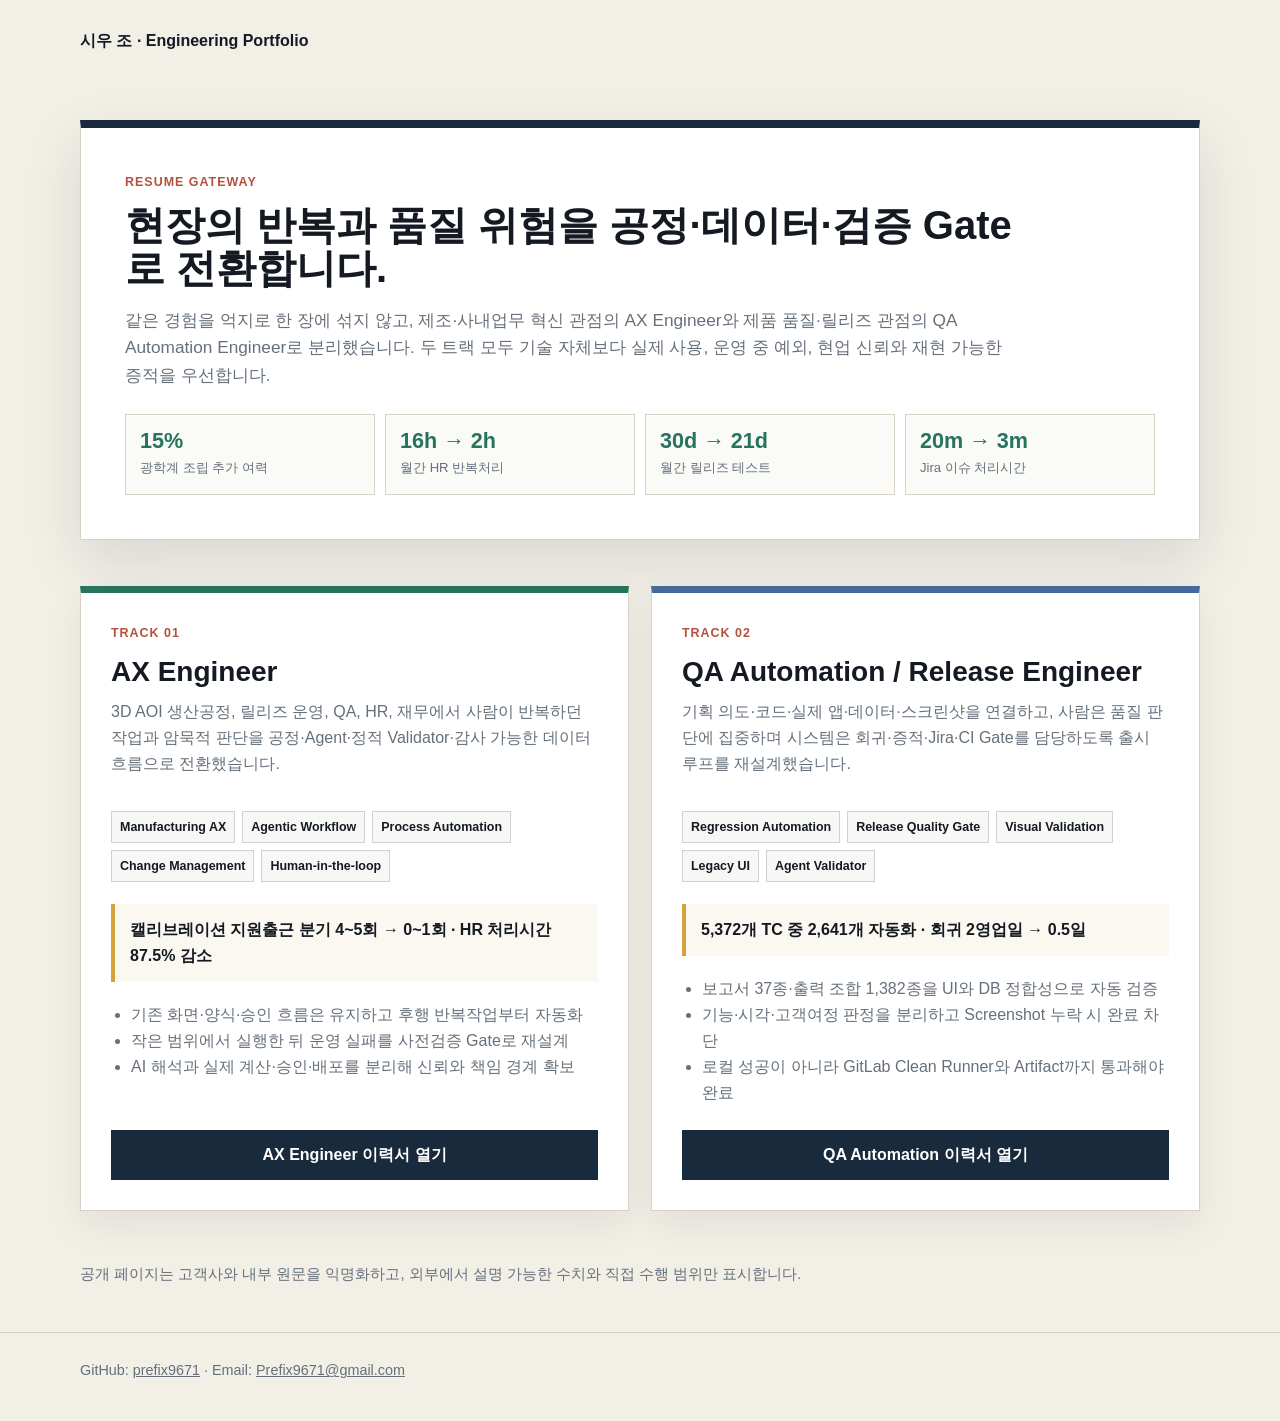
==== commit 5c838107: "Refresh portfolio gateway with manufacturing and QA outcomes" ====
--- a/index.html
+++ b/index.html
@@ -1,17 +1,69 @@
 <!doctype html>
 <html lang="ko">
 <head>
-<meta charset="utf-8"><meta name="viewport" content="width=device-width,initial-scale=1">
-<meta name="description" content="시우 조의 AX Engineer 및 QA Automation Engineer 이력서 진입점">
-<meta name="author" content="시우 조"><meta property="og:title" content="Resume Gateway · 시우 조"><meta property="og:description" content="AX Engineer와 QA Automation / Release Engineer 경력 트랙을 분리한 포트폴리오입니다."><meta property="og:type" content="website"><meta property="og:url" content="https://prefix9671.github.io/">
-<title>Resume Gateway · 시우 조</title>
-<style>
-:root{color-scheme:light;--paper:#f2efe7;--sheet:#fff;--ink:#151a22;--muted:#65707b;--line:#d8d2c4;--navy:#182a3c;--green:#27745e;--blue:#436a9a;--red:#b4513d;--gold:#d7a13b;--shadow:0 22px 54px rgba(20,24,32,.11)}*{box-sizing:border-box}body{margin:0;background:var(--paper);color:var(--ink);font-family:"Pretendard","Noto Sans KR","Segoe UI",Arial,sans-serif;line-height:1.62}a{color:inherit}.wrap{width:min(1120px,calc(100% - 36px));margin:0 auto}.header{padding:28px 0}.brand{font-weight:900;text-decoration:none}.hero{padding:38px 0 24px}.hero-panel{border:1px solid var(--line);border-top:8px solid var(--navy);background:var(--sheet);padding:44px;box-shadow:var(--shadow)}.eyebrow{margin:0 0 12px;color:var(--red);font-size:.78rem;font-weight:900;letter-spacing:.08em;text-transform:uppercase}h1,h2,h3,p{margin-top:0}h1{max-width:820px;margin-bottom:16px;font-size:2.55rem;line-height:1.08}.lead{max-width:780px;margin-bottom:0;color:var(--muted);font-size:1.08rem}.tracks{display:grid;grid-template-columns:repeat(2,minmax(0,1fr));gap:22px;padding:22px 0 52px}.track{display:flex;min-height:440px;flex-direction:column;border:1px solid var(--line);background:var(--sheet);padding:30px;box-shadow:0 14px 34px rgba(20,24,32,.07)}.track.ax{border-top:7px solid var(--green)}.track.qa{border-top:7px solid var(--blue)}.track h2{margin-bottom:10px;font-size:1.75rem;line-height:1.2}.track .summary{color:var(--muted);font-size:1rem}.tag-row{display:flex;flex-wrap:wrap;gap:7px;margin:18px 0}.tag{border:1px solid rgba(24,42,60,.18);background:#f7f8f6;padding:5px 8px;font-size:.78rem;font-weight:800}.metric{margin:4px 0 20px;border-left:4px solid var(--gold);background:#faf8f1;padding:13px 15px;font-weight:800}.track ul{margin:0 0 24px;padding-left:20px;color:var(--muted)}.button{display:inline-flex;align-items:center;justify-content:center;min-height:48px;margin-top:auto;border:1px solid var(--navy);background:var(--navy);color:#fff;padding:11px 18px;font-weight:900;text-decoration:none}.button:hover{transform:translateY(-1px)}.hint{padding:0 0 46px;color:var(--muted);font-size:.92rem}.footer{border-top:1px solid var(--line);padding:26px 0 38px;color:var(--muted);font-size:.9rem}@media(max-width:800px){h1{font-size:2rem}.tracks{grid-template-columns:1fr}.hero-panel,.track{padding:24px}.track{min-height:0}}
-</style></head>
-<body><header class="header wrap"><a class="brand" href="/">시우 조 · Engineering Portfolio</a></header>
-<main><section class="hero wrap"><div class="hero-panel"><p class="eyebrow">Resume Gateway</p><h1>지원 직무에 맞는 경력 트랙을 선택하세요.</h1><p class="lead">같은 자동화 경험을 억지로 한 장에 섞지 않고, 전사 업무혁신 관점의 AX Engineer와 제품 품질·릴리즈 관점의 QA Automation Engineer로 분리했습니다.</p></div></section>
-<section class="tracks wrap">
-<article class="track ax"><p class="eyebrow">Track 01</p><h2>AX Engineer</h2><p class="summary">개발·QA·HR·재무의 수작업과 분산 데이터를 Agent, API, DB, 문서 파싱 및 Excel COM 자동화로 운영 시스템화한 경력입니다.</p><div class="tag-row"><span class="tag">Agentic Workflow</span><span class="tag">Backend & DB</span><span class="tag">Process Automation</span><span class="tag">Audit Trail</span></div><div class="metric">HR 99% · 재무 80%+ · QA 30%+ 업무시간 절감</div><ul><li>비정형 전자결재 구조화와 Human-in-the-loop</li><li>Agent와 결정론적 Validator 역할 분리</li><li>원문 근거·변경 이력·감사 추적성 확보</li></ul><a class="button" href="resume/ax-engineer.html">AX Engineer 이력서 열기</a></article>
-<article class="track qa"><p class="eyebrow">Track 02</p><h2>QA Automation / Release Engineer</h2><p class="summary">제품 변경을 코드·테스트·문서·회귀 자동화로 연결하고, QA와 리뷰가 릴리즈 마지막에 몰리지 않도록 출시 루프를 재설계한 경력입니다.</p><div class="tag-row"><span class="tag">AI-assisted QA</span><span class="tag">Release Acceleration</span><span class="tag">Regression</span><span class="tag">Legacy UI</span></div><div class="metric">PR·Smoke·TC·Jira·Git을 연결한 릴리즈 검증 자동화</div><ul><li>AI-assisted Release QA와 릴리즈 문서화</li><li>WPF·DevExpress 레거시 UI 회귀 자동화</li><li>기획·개발·QA 문맥을 하나의 검증 루프로 연결</li></ul><a class="button" href="resume/qa-automation.html">QA Automation 이력서 열기</a></article>
-</section><p class="hint wrap">각 페이지는 동일한 프로젝트를 무리하게 중복 서술하지 않고, 지원 직무에서 중요한 성과와 설계 판단을 우선해서 보여줍니다.</p></main>
-<footer class="footer"><div class="wrap">GitHub: <a href="https://github.com/prefix9671">prefix9671</a> · 회사 및 개인 식별정보를 제외하고 구조와 성과만 익명화했습니다.</div></footer></body></html>+  <meta charset="utf-8">
+  <meta name="viewport" content="width=device-width,initial-scale=1">
+  <meta name="description" content="제조 현장·제품 품질·사내 업무 프로세스를 공정, 데이터, 자동화와 검증 Gate로 전환한 시우 조의 AX Engineer 및 QA Automation 포트폴리오">
+  <meta name="author" content="시우 조">
+  <meta property="og:title" content="Engineering Portfolio · 시우 조">
+  <meta property="og:description" content="현장의 반복과 품질 위험을 운영 가능한 시스템으로 바꾸는 AX Engineer / QA Automation Engineer 포트폴리오">
+  <meta property="og:type" content="website">
+  <meta property="og:url" content="https://prefix9671.github.io/">
+  <title>Engineering Portfolio · 시우 조</title>
+  <style>
+    :root{color-scheme:light;--paper:#f2efe7;--sheet:#fff;--ink:#151a22;--muted:#65707b;--line:#d8d2c4;--navy:#182a3c;--green:#27745e;--blue:#436a9a;--red:#b4513d;--gold:#d7a13b;--shadow:0 22px 54px rgba(20,24,32,.11)}
+    *{box-sizing:border-box}body{margin:0;background:var(--paper);color:var(--ink);font-family:"Pretendard","Noto Sans KR","Segoe UI",Arial,sans-serif;line-height:1.62}a{color:inherit}.wrap{width:min(1120px,calc(100% - 36px));margin:0 auto}.header{padding:28px 0}.brand{font-weight:900;text-decoration:none}.hero{padding:38px 0 24px}.hero-panel{border:1px solid var(--line);border-top:8px solid var(--navy);background:var(--sheet);padding:44px;box-shadow:var(--shadow)}.eyebrow{margin:0 0 12px;color:var(--red);font-size:.78rem;font-weight:900;letter-spacing:.08em;text-transform:uppercase}h1,h2,h3,p{margin-top:0}h1{max-width:900px;margin-bottom:16px;font-size:2.5rem;line-height:1.08}.lead{max-width:880px;margin-bottom:0;color:var(--muted);font-size:1.08rem}.proof{display:grid;grid-template-columns:repeat(4,1fr);gap:10px;margin-top:24px}.proof div{border:1px solid var(--line);background:#fafaf7;padding:14px}.proof b{display:block;color:var(--green);font-size:1.35rem;line-height:1.15}.proof span{color:var(--muted);font-size:.82rem}.tracks{display:grid;grid-template-columns:repeat(2,minmax(0,1fr));gap:22px;padding:22px 0 52px}.track{display:flex;min-height:470px;flex-direction:column;border:1px solid var(--line);background:var(--sheet);padding:30px;box-shadow:0 14px 34px rgba(20,24,32,.07)}.track.ax{border-top:7px solid var(--green)}.track.qa{border-top:7px solid var(--blue)}.track h2{margin-bottom:10px;font-size:1.75rem;line-height:1.2}.track .summary{color:var(--muted);font-size:1rem}.tag-row{display:flex;flex-wrap:wrap;gap:7px;margin:18px 0}.tag{border:1px solid rgba(24,42,60,.18);background:#f7f8f6;padding:5px 8px;font-size:.78rem;font-weight:800}.metric{margin:4px 0 20px;border-left:4px solid var(--gold);background:#faf8f1;padding:13px 15px;font-weight:800}.track ul{margin:0 0 24px;padding-left:20px;color:var(--muted)}.button{display:inline-flex;align-items:center;justify-content:center;min-height:48px;margin-top:auto;border:1px solid var(--navy);background:var(--navy);color:#fff;padding:11px 18px;font-weight:900;text-decoration:none}.button:hover{transform:translateY(-1px)}.hint{padding:0 0 46px;color:var(--muted);font-size:.92rem}.footer{border-top:1px solid var(--line);padding:26px 0 38px;color:var(--muted);font-size:.9rem}@media(max-width:900px){.proof{grid-template-columns:repeat(2,1fr)}}@media(max-width:800px){h1{font-size:2rem}.tracks{grid-template-columns:1fr}.hero-panel,.track{padding:24px}.track{min-height:0}}@media(max-width:520px){.proof{grid-template-columns:1fr}}
+  </style>
+</head>
+<body>
+  <header class="header wrap"><a class="brand" href="/">시우 조 · Engineering Portfolio</a></header>
+  <main>
+    <section class="hero wrap">
+      <div class="hero-panel">
+        <p class="eyebrow">Resume Gateway</p>
+        <h1>현장의 반복과 품질 위험을 공정·데이터·검증 Gate로 전환합니다.</h1>
+        <p class="lead">같은 경험을 억지로 한 장에 섞지 않고, 제조·사내업무 혁신 관점의 AX Engineer와 제품 품질·릴리즈 관점의 QA Automation Engineer로 분리했습니다. 두 트랙 모두 기술 자체보다 실제 사용, 운영 중 예외, 현업 신뢰와 재현 가능한 증적을 우선합니다.</p>
+        <div class="proof">
+          <div><b>15%</b><span>광학계 조립 추가 여력</span></div>
+          <div><b>16h → 2h</b><span>월간 HR 반복처리</span></div>
+          <div><b>30d → 21d</b><span>월간 릴리즈 테스트</span></div>
+          <div><b>20m → 3m</b><span>Jira 이슈 처리시간</span></div>
+        </div>
+      </div>
+    </section>
+
+    <section class="tracks wrap">
+      <article class="track ax">
+        <p class="eyebrow">Track 01</p>
+        <h2>AX Engineer</h2>
+        <p class="summary">3D AOI 생산공정, 릴리즈 운영, QA, HR, 재무에서 사람이 반복하던 작업과 암묵적 판단을 공정·Agent·정적 Validator·감사 가능한 데이터 흐름으로 전환했습니다.</p>
+        <div class="tag-row"><span class="tag">Manufacturing AX</span><span class="tag">Agentic Workflow</span><span class="tag">Process Automation</span><span class="tag">Change Management</span><span class="tag">Human-in-the-loop</span></div>
+        <div class="metric">캘리브레이션 지원출근 분기 4~5회 → 0~1회 · HR 처리시간 87.5% 감소</div>
+        <ul>
+          <li>기존 화면·양식·승인 흐름은 유지하고 후행 반복작업부터 자동화</li>
+          <li>작은 범위에서 실행한 뒤 운영 실패를 사전검증 Gate로 재설계</li>
+          <li>AI 해석과 실제 계산·승인·배포를 분리해 신뢰와 책임 경계 확보</li>
+        </ul>
+        <a class="button" href="resume/ax-engineer.html">AX Engineer 이력서 열기</a>
+      </article>
+
+      <article class="track qa">
+        <p class="eyebrow">Track 02</p>
+        <h2>QA Automation / Release Engineer</h2>
+        <p class="summary">기획 의도·코드·실제 앱·데이터·스크린샷을 연결하고, 사람은 품질 판단에 집중하며 시스템은 회귀·증적·Jira·CI Gate를 담당하도록 출시 루프를 재설계했습니다.</p>
+        <div class="tag-row"><span class="tag">Regression Automation</span><span class="tag">Release Quality Gate</span><span class="tag">Visual Validation</span><span class="tag">Legacy UI</span><span class="tag">Agent Validator</span></div>
+        <div class="metric">5,372개 TC 중 2,641개 자동화 · 회귀 2영업일 → 0.5일</div>
+        <ul>
+          <li>보고서 37종·출력 조합 1,382종을 UI와 DB 정합성으로 자동 검증</li>
+          <li>기능·시각·고객여정 판정을 분리하고 Screenshot 누락 시 완료 차단</li>
+          <li>로컬 성공이 아니라 GitLab Clean Runner와 Artifact까지 통과해야 완료</li>
+        </ul>
+        <a class="button" href="resume/qa-automation.html">QA Automation 이력서 열기</a>
+      </article>
+    </section>
+
+    <p class="hint wrap">공개 페이지는 고객사와 내부 원문을 익명화하고, 외부에서 설명 가능한 수치와 직접 수행 범위만 표시합니다.</p>
+  </main>
+  <footer class="footer"><div class="wrap">GitHub: <a href="https://github.com/prefix9671">prefix9671</a> · Email: <a href="mailto:Prefix9671@gmail.com">Prefix9671@gmail.com</a></div></footer>
+</body>
+</html>
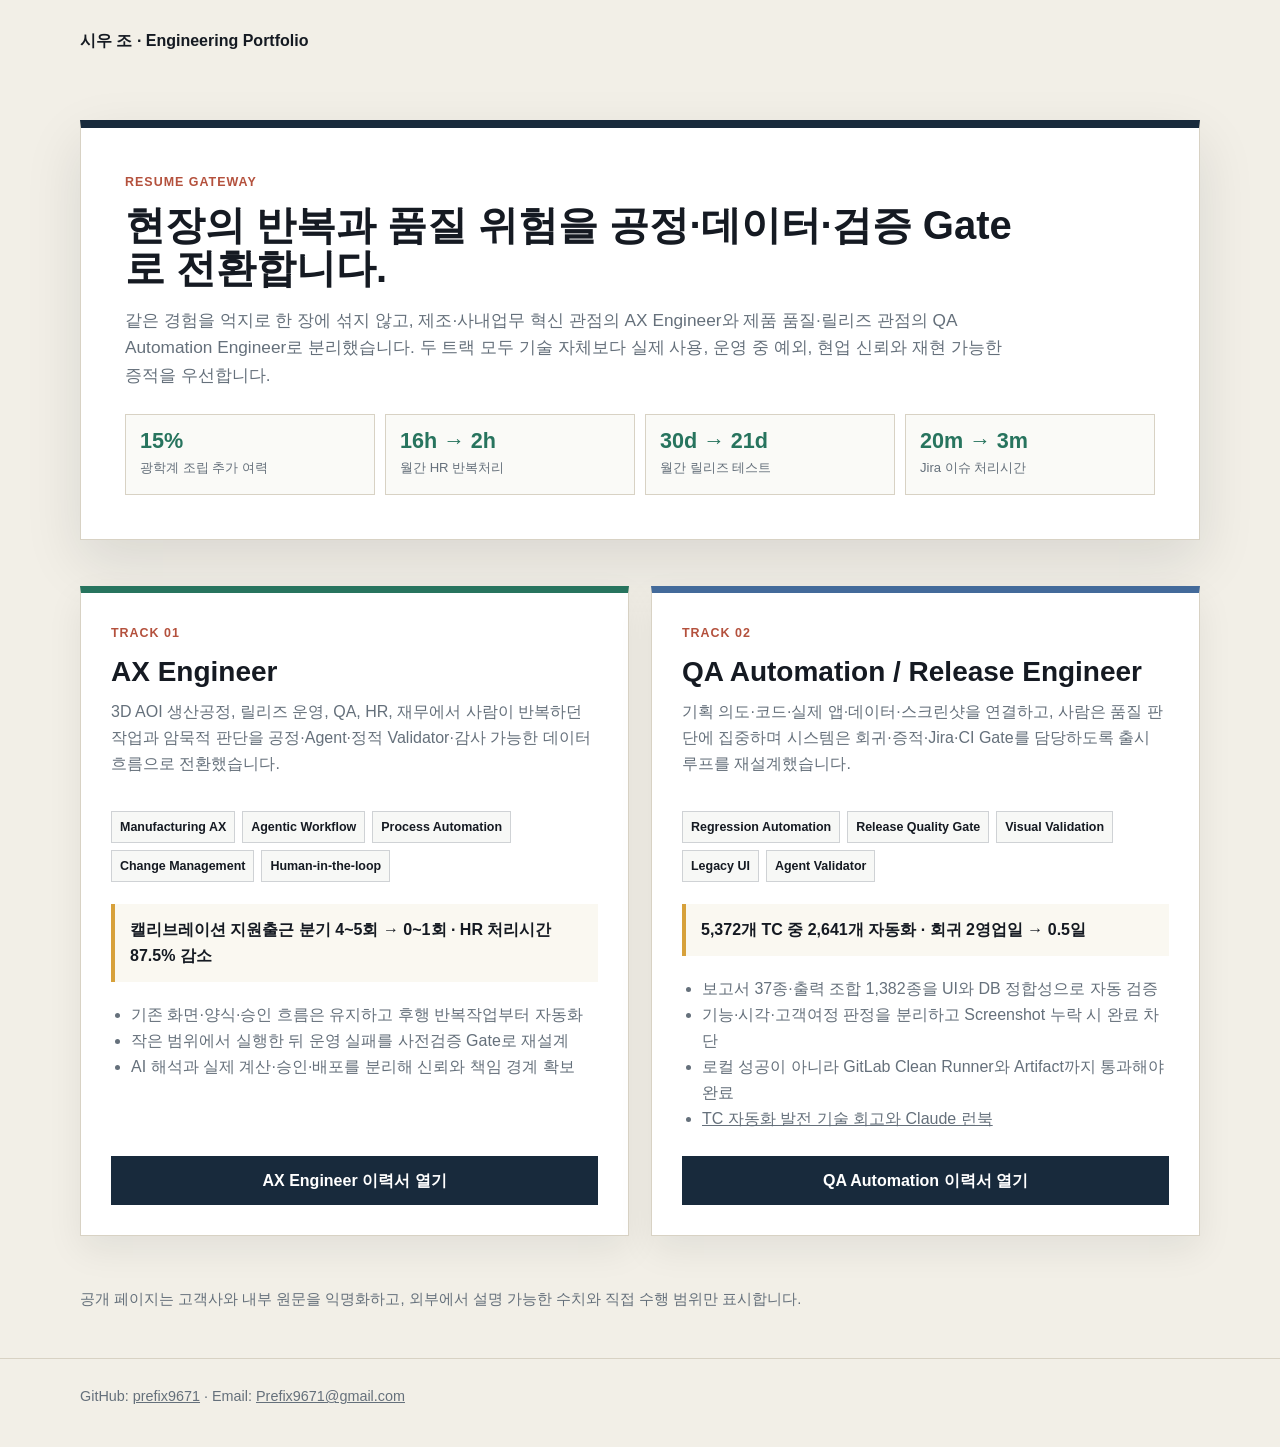
==== commit d3b77dcb: "Add TC automation evolution retrospective" ====
--- a/index.html
+++ b/index.html
@@ -1,4 +1,4 @@
-<!doctype html>
+<!DOCTYPE html>
 <html lang="ko">
 <head>
   <meta charset="utf-8">
@@ -9,6 +9,7 @@
   <meta property="og:description" content="현장의 반복과 품질 위험을 운영 가능한 시스템으로 바꾸는 AX Engineer / QA Automation Engineer 포트폴리오">
   <meta property="og:type" content="website">
   <meta property="og:url" content="https://prefix9671.github.io/">
+  <link rel="icon" href="data:,">
   <title>Engineering Portfolio · 시우 조</title>
   <style>
     :root{color-scheme:light;--paper:#f2efe7;--sheet:#fff;--ink:#151a22;--muted:#65707b;--line:#d8d2c4;--navy:#182a3c;--green:#27745e;--blue:#436a9a;--red:#b4513d;--gold:#d7a13b;--shadow:0 22px 54px rgba(20,24,32,.11)}
@@ -57,6 +58,7 @@
           <li>보고서 37종·출력 조합 1,382종을 UI와 DB 정합성으로 자동 검증</li>
           <li>기능·시각·고객여정 판정을 분리하고 Screenshot 누락 시 완료 차단</li>
           <li>로컬 성공이 아니라 GitLab Clean Runner와 Artifact까지 통과해야 완료</li>
+          <li><a href="portfolio/tc-automation-evolution.html">TC 자동화 발전 기술 회고와 Claude 런북</a></li>
         </ul>
         <a class="button" href="resume/qa-automation.html">QA Automation 이력서 열기</a>
       </article>
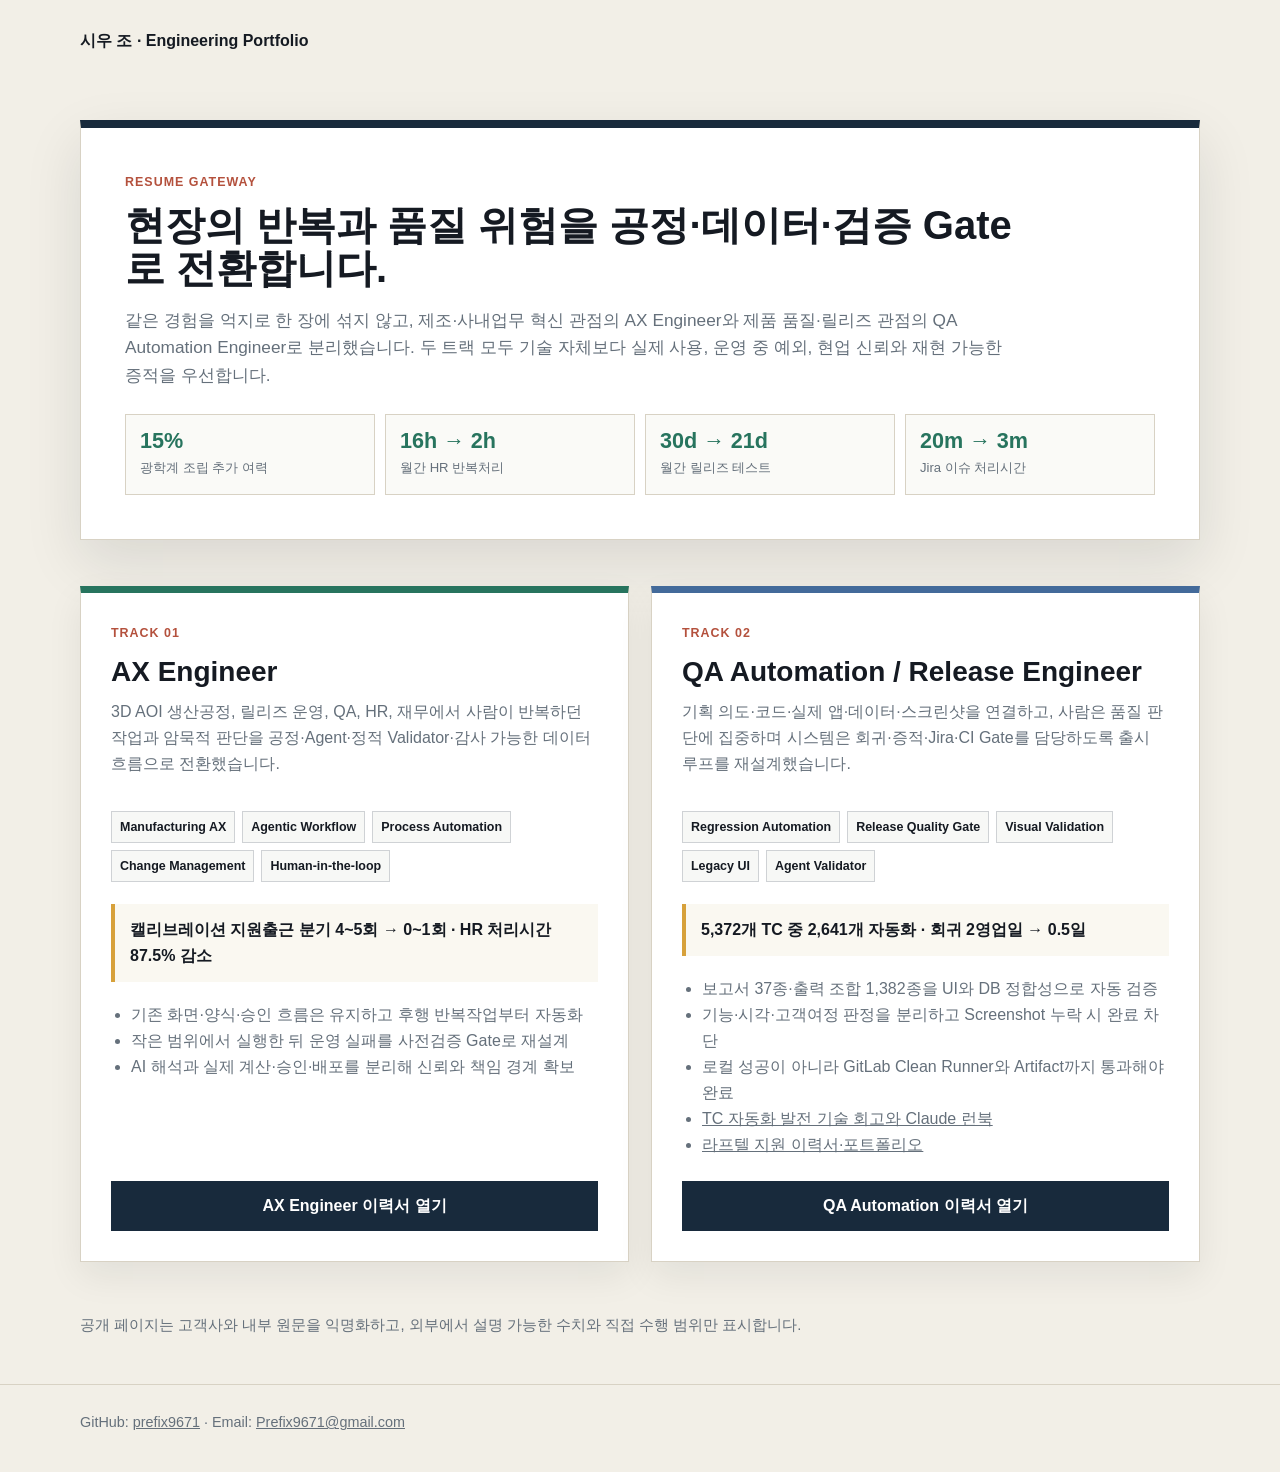
==== commit 6950c4a3: "Link dedicated Laftel portfolio from the existing resume" ====
--- a/index.html
+++ b/index.html
@@ -59,6 +59,7 @@
           <li>기능·시각·고객여정 판정을 분리하고 Screenshot 누락 시 완료 차단</li>
           <li>로컬 성공이 아니라 GitLab Clean Runner와 Artifact까지 통과해야 완료</li>
           <li><a href="portfolio/tc-automation-evolution.html">TC 자동화 발전 기술 회고와 Claude 런북</a></li>
+          <li><a href="https://prefix9671.github.io/laftel-qa-portfolio/">라프텔 지원 이력서·포트폴리오</a></li>
         </ul>
         <a class="button" href="resume/qa-automation.html">QA Automation 이력서 열기</a>
       </article>
